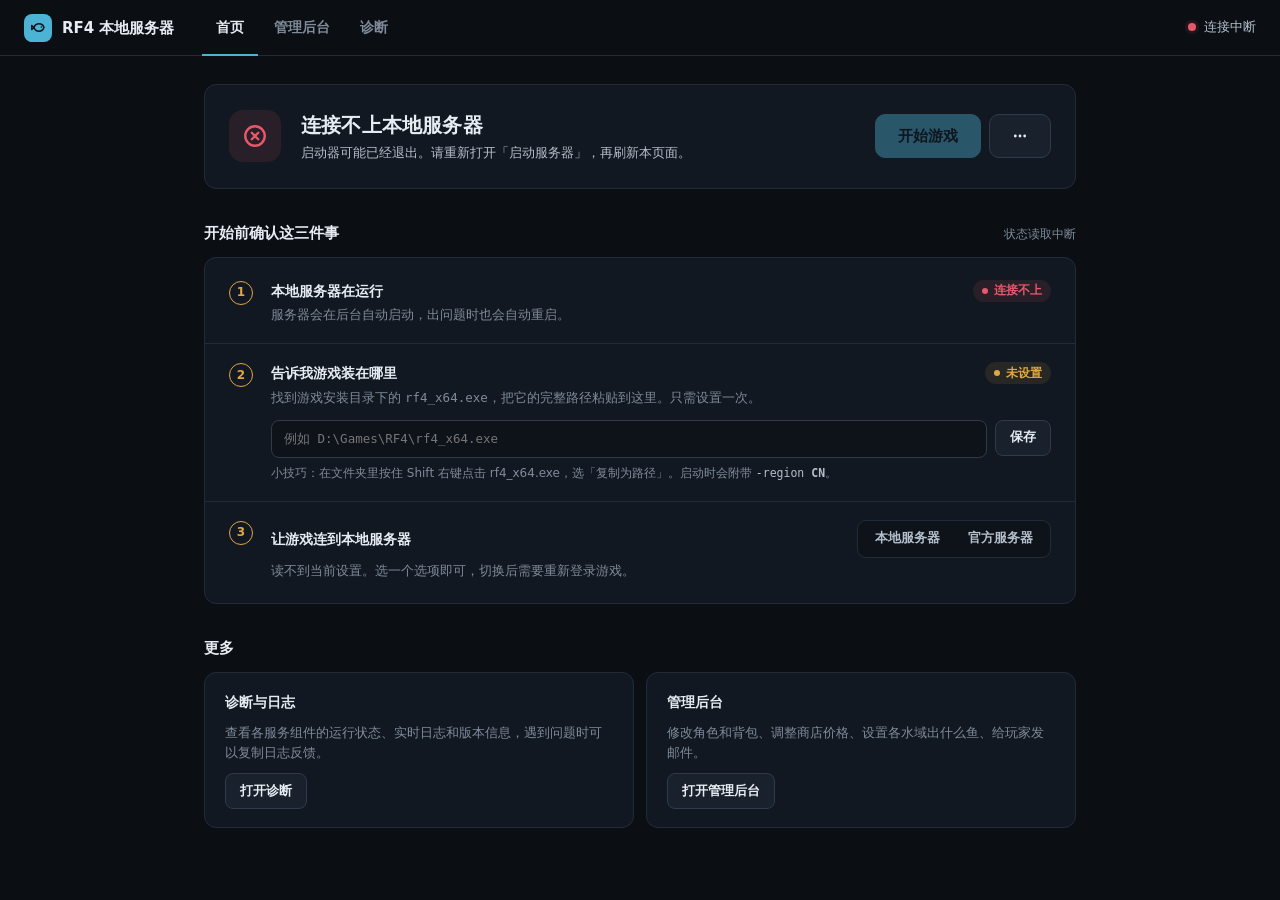
==== cmd/launcher/panel.html @ 635bfa06 "merge: 对齐上游 main 402a1d0（含 #560 拟饵门评审修复）" ====
<!DOCTYPE html>
<html lang="zh-CN">
<head>
<meta charset="utf-8">
<meta name="viewport" content="width=device-width, initial-scale=1">
<title>RF4 本地服务器</title>
<style>
:root{
  --bg:#0b0f14;--surface:#121821;--surface-2:#0e131a;--surface-3:#19212c;
  --line:#222c38;--line-strong:#2f3b4a;
  --text:#e7ecf2;--text-2:#b4bfcc;--muted:#7f8b9a;
  --accent:#4cb3d4;--accent-ink:#06131a;--accent-soft:#4cb3d41a;
  --ok:#3fbf7f;--ok-soft:#3fbf7f1a;--warn:#e0a743;--warn-soft:#e0a7431a;--bad:#e5596b;--bad-soft:#e5596b1a;
  --r:12px;--r-sm:8px;
  --mono:"Cascadia Mono",Consolas,"Microsoft YaHei",monospace;
}
*{box-sizing:border-box}
html,body{height:100%}
body{margin:0;overflow:hidden;background:var(--bg);color:var(--text);font:14px/1.6 "Segoe UI","Microsoft YaHei UI","Microsoft YaHei",system-ui,sans-serif;-webkit-font-smoothing:antialiased}
button,input{font:inherit;color:inherit}
button{cursor:pointer}
a{color:var(--accent)}
[hidden]{display:none!important}

/* 顶栏 */
.topbar{height:56px;display:flex;align-items:center;gap:28px;padding:0 24px;border-bottom:1px solid var(--line);background:var(--bg)}
.brand{display:flex;align-items:center;gap:10px;font-weight:650;font-size:15px;white-space:nowrap}
.brand-mark{width:28px;height:28px;border-radius:8px;display:grid;place-items:center;background:var(--accent);color:var(--accent-ink)}
.brand-mark svg{width:17px;height:17px}
.tabs{display:flex;gap:2px;align-self:stretch}
.tabs button{border:0;background:none;color:var(--muted);padding:0 14px;font-weight:600;border-bottom:2px solid transparent;margin-bottom:-1px}
.tabs button:hover{color:var(--text)}
.tabs button.on{color:var(--text);border-bottom-color:var(--accent)}
.health{margin-left:auto;display:flex;align-items:center;gap:8px;font-size:13px;color:var(--text-2);white-space:nowrap}
.dot{width:8px;height:8px;border-radius:50%;background:var(--muted);flex:none}
.dot.ok{background:var(--ok);box-shadow:0 0 0 3px var(--ok-soft)}
.dot.warn{background:var(--warn);box-shadow:0 0 0 3px var(--warn-soft)}
.dot.bad{background:var(--bad);box-shadow:0 0 0 3px var(--bad-soft)}

.main{height:calc(100vh - 56px)}
.view{display:none;height:100%}
.view.on{display:block}
.scroll{overflow:auto}
.page{max-width:920px;margin:0 auto;padding:28px 24px 56px}

/* 通用组件 */
.btn{display:inline-flex;align-items:center;justify-content:center;gap:6px;height:36px;padding:0 14px;border-radius:var(--r-sm);border:1px solid var(--line-strong);background:var(--surface-3);color:var(--text);font-weight:600;font-size:13px;text-decoration:none;white-space:nowrap;transition:background .15s,border-color .15s}
.btn:hover{border-color:#41505f;background:#1e2733}
.btn.pri{background:var(--accent);border-color:var(--accent);color:var(--accent-ink)}
.btn.pri:hover{background:#63c1df;border-color:#63c1df}
.btn.alt{background:transparent;border-color:var(--line-strong);color:var(--text-2)}
.btn.alt:hover{color:var(--text);background:var(--surface-3)}
.btn.ghost{background:transparent;border-color:transparent;color:var(--text-2)}
.btn.ghost:hover{background:var(--surface-3);color:var(--text)}
.btn.danger{color:#f08a97}
.btn.lg{height:44px;padding:0 22px;font-size:15px;border-radius:10px}
.btn.sm{height:30px;padding:0 10px;font-size:12px}
.btn:disabled{opacity:.4;cursor:not-allowed}
.card{background:var(--surface);border:1px solid var(--line);border-radius:var(--r)}
.section-title{display:flex;align-items:baseline;justify-content:space-between;gap:12px;margin:32px 0 12px}
.section-title h2{margin:0;font-size:15px;font-weight:650}
.section-title span{font-size:12px;color:var(--muted)}
.muted{color:var(--muted)}
.pill{display:inline-flex;align-items:center;gap:6px;height:22px;padding:0 9px;border-radius:999px;font-size:12px;font-weight:600;background:var(--surface-3);color:var(--text-2);white-space:nowrap}
.pill::before{content:"";width:6px;height:6px;border-radius:50%;background:currentColor}
.pill.ok{background:var(--ok-soft);color:var(--ok)}
.pill.warn{background:var(--warn-soft);color:var(--warn)}
.pill.bad{background:var(--bad-soft);color:var(--bad)}
.pill.idle{color:var(--muted)}
input[type=text]{width:100%;height:38px;padding:0 12px;border-radius:var(--r-sm);border:1px solid var(--line-strong);background:var(--surface-2);outline:none;font-family:var(--mono);font-size:12.5px}
input[type=text]:focus{border-color:var(--accent);box-shadow:0 0 0 3px var(--accent-soft)}
.notice{display:flex;gap:10px;align-items:flex-start;padding:12px 14px;border-radius:10px;font-size:13px;border:1px solid}
.notice.bad{background:var(--bad-soft);border-color:#e5596b44;color:#f3b3bb}
.notice.warn{background:var(--warn-soft);border-color:#e0a74344;color:#efd09a}
.notice.ok{background:var(--ok-soft);border-color:#3fbf7f44;color:#9fe0bf}
.notice.info{background:var(--accent-soft);border-color:#4cb3d444;color:#b5e0ee}
.notice .grow{flex:1;min-width:0;overflow-wrap:anywhere}

/* 更新提示 */
.update-banner{display:flex;align-items:center;gap:12px;flex-wrap:wrap;margin-bottom:20px;padding:12px 14px;border-radius:10px;border:1px solid #4cb3d455;background:var(--accent-soft);color:#cfeaf4;font-size:13px}
.update-banner.muted{border-color:var(--line);background:var(--surface);color:var(--text-2)}
.update-banner.warn{border-color:#e0a74366;background:var(--warn-soft);color:#efd09a}
.update-banner .update-actions{display:flex;gap:6px;margin-left:auto;flex-wrap:wrap}

/* 首页：状态主卡 */
.hero{display:flex;align-items:center;gap:20px;padding:24px}
.hero-icon{width:52px;height:52px;border-radius:14px;display:grid;place-items:center;flex:none;background:var(--surface-3);color:var(--muted)}
.hero-icon svg{width:26px;height:26px}
.hero[data-tone=ok] .hero-icon{background:var(--ok-soft);color:var(--ok)}
.hero[data-tone=warn] .hero-icon{background:var(--warn-soft);color:var(--warn)}
.hero[data-tone=bad] .hero-icon{background:var(--bad-soft);color:var(--bad)}
.hero[data-tone=busy] .hero-icon svg{animation:spin 1.2s linear infinite}
@keyframes spin{to{transform:rotate(360deg)}}
.hero-copy{flex:1;min-width:0}
.hero-copy h1{margin:0;font-size:20px;font-weight:650;letter-spacing:.01em}
.hero-copy p{margin:2px 0 0;color:var(--text-2);font-size:13px}
.hero-actions{display:flex;gap:8px;align-items:center;flex-wrap:wrap;justify-content:flex-end}
.menu{position:relative}
.menu-list{position:absolute;right:0;top:calc(100% + 6px);z-index:10;min-width:160px;padding:4px;background:var(--surface-3);border:1px solid var(--line-strong);border-radius:10px;box-shadow:0 12px 32px #0009}
.menu-list button{display:block;width:100%;text-align:left;border:0;background:none;padding:8px 10px;border-radius:6px;font-size:13px;color:var(--text)}
.menu-list button:hover{background:#26303d}
.menu-list button.danger{color:#f08a97}
.game-msg{margin-top:12px}

/* 首页：准备清单 */
.steps{padding:4px 0}
.step{display:grid;grid-template-columns:28px minmax(0,1fr);gap:14px;padding:18px 24px;border-top:1px solid var(--line)}
.step:first-child{border-top:0}
.step-mark{width:24px;height:24px;border-radius:50%;display:grid;place-items:center;font-size:12px;font-weight:700;border:1.5px solid var(--line-strong);color:var(--muted);margin-top:1px}
.step.done .step-mark{background:var(--ok);border-color:var(--ok);color:#06150d}
.step.todo .step-mark{border-color:var(--warn);color:var(--warn)}
.step-mark svg{width:13px;height:13px}
.step-head{display:flex;align-items:center;justify-content:space-between;gap:12px;flex-wrap:wrap}
.step-head b{font-size:14px;font-weight:600}
.step-desc{margin:3px 0 0;font-size:12.5px;color:var(--muted)}
.step-body{margin-top:12px}
.path-row{display:flex;gap:8px}
.path-hint{margin-top:6px;font-size:12px;color:var(--muted)}
.path-hint code{font-family:var(--mono);font-size:11.5px;color:var(--text-2)}
.seg{display:inline-flex;padding:3px;border-radius:9px;background:var(--surface-2);border:1px solid var(--line)}
.seg button{border:0;background:none;color:var(--text-2);height:30px;padding:0 14px;border-radius:6px;font-size:13px;font-weight:600}
.seg button:hover{color:var(--text)}
.seg button.on{background:var(--surface-3);color:var(--text);box-shadow:0 0 0 1px var(--line-strong)}
.seg button:disabled{opacity:.5;cursor:wait}

/* 首页：其它入口 */
.tiles{display:grid;grid-template-columns:repeat(2,minmax(0,1fr));gap:12px}
.tile{display:flex;flex-direction:column;gap:10px;padding:18px 20px}
.tile-head{display:flex;align-items:center;justify-content:space-between;gap:10px}
.tile-head b{font-size:14px;font-weight:600}
.tile p{margin:0;font-size:12.5px;color:var(--muted);flex:1}
.tile .row{display:flex;gap:8px;flex-wrap:wrap}

/* 诊断页 */
.svc-table{width:100%;border-collapse:collapse;font-size:13px}
.svc-table th{text-align:left;font-weight:600;font-size:12px;color:var(--muted);padding:10px 16px;border-bottom:1px solid var(--line)}
.svc-table td{padding:12px 16px;border-bottom:1px solid var(--line);vertical-align:middle}
.svc-table tr:last-child td{border-bottom:0}
.svc-name b{display:block;font-weight:600}
.svc-name code{font-family:var(--mono);font-size:11.5px;color:var(--muted)}
.svc-meta{font-size:12px;color:var(--text-2);white-space:nowrap}
.svc-ops{display:flex;gap:4px;justify-content:flex-end}
.svc-warn{margin-top:6px;font-size:12px;color:var(--warn)}
.build{font-family:var(--mono);font-size:11.5px;color:var(--muted);word-break:break-all}

.logbox{overflow:hidden}
.log-toolbar{display:flex;align-items:center;gap:10px;flex-wrap:wrap;padding:10px 12px;border-bottom:1px solid var(--line)}
.log-toolbar .seg button{height:26px;font-size:12px;padding:0 12px}
.check{display:inline-flex;align-items:center;gap:6px;font-size:12.5px;color:var(--text-2);cursor:pointer;user-select:none}
.check input{accent-color:var(--accent)}
.log-toolbar .spacer{flex:1}
.logs{height:420px}
.log{display:none;height:100%;overflow:auto;padding:8px 0;font:12px/1.65 var(--mono)}
.log.on{display:block}
.log .ln{display:grid;grid-template-columns:62px 44px minmax(0,1fr);gap:8px;padding:1px 14px}
.log .ln:hover{background:var(--surface-3)}
.log .t{color:var(--muted)}
.log .lv{font-size:10.5px;font-weight:700;letter-spacing:.04em;color:var(--muted)}
.log .lv.INFO{color:#6f9fb8}.log .lv.WARN{color:var(--warn)}.log .lv.ERROR{color:var(--bad)}.log .lv.DEBUG{color:#6c7684}
.log .m{color:var(--text-2);overflow-wrap:anywhere}
.log .m .kv{color:var(--muted)}
.log .ln.WARN .m{color:#efd09a}.log .ln.ERROR .m{color:#f3b3bb}
.log.only-issues .ln:not(.WARN):not(.ERROR){display:none}
.log-empty{padding:40px 16px;text-align:center;color:var(--muted);font-family:inherit}

.version-card{display:flex;align-items:center;gap:24px;flex-wrap:wrap;padding:18px 20px}
.version-main{flex:1;min-width:240px}
.version-values{display:flex;gap:28px;flex-wrap:wrap;margin-top:6px}
.version-value span{display:block;font-size:12px;color:var(--muted)}
.version-value strong{display:block;font:600 14px/1.5 var(--mono);color:var(--text)}
.version-connection{display:inline-flex;align-items:center;gap:6px;font-size:12px;color:var(--muted)}
.version-connection i{width:7px;height:7px;border-radius:50%;background:var(--muted)}
.version-connection.connected{color:var(--ok)}.version-connection.connected i{background:var(--ok)}
.version-connection.checking{color:var(--warn)}.version-connection.checking i{background:var(--warn)}
.version-connection.error{color:var(--bad)}.version-connection.error i{background:var(--bad)}
.version-note{margin-top:8px;font-size:12.5px;color:var(--muted)}
.version-note.error{color:#f3b3bb}
.version-links{display:flex;gap:8px;flex-wrap:wrap}

/* 管理后台 */
.admin-view{position:relative}
.frame{display:none;width:100%;height:100%;border:0;background:var(--bg)}
.frame.on{display:block}
.admin-gate{position:absolute;inset:0;display:grid;place-items:center;padding:24px}
.admin-gate.hidden{display:none}
.gate-card{width:min(440px,100%);padding:32px;text-align:center}
.gate-card h2{margin:0 0 6px;font-size:18px;font-weight:650}
.gate-card p{margin:0 0 20px;color:var(--muted);font-size:13px}

#updateToast{position:fixed;right:20px;bottom:20px;z-index:50;max-width:360px;padding:12px 16px;border-radius:10px;background:var(--surface-3);border:1px solid var(--line-strong);box-shadow:0 12px 32px #0009;font-size:13px;opacity:0;transform:translateY(8px);transition:.2s;pointer-events:none}
#updateToast.on{opacity:1;transform:none}
#updateToast.warn{border-color:#e0a74366}

::-webkit-scrollbar{width:10px;height:10px}
::-webkit-scrollbar-thumb{background:#2a3441;border-radius:10px;border:2px solid var(--bg)}
::-webkit-scrollbar-track{background:transparent}
:focus-visible{outline:2px solid var(--accent);outline-offset:2px}

@media(max-width:760px){
  .topbar{gap:12px;padding:0 16px}
  .brand span{display:none}
  .tabs button{padding:0 10px}
  .health span{display:none}
  .page{padding:20px 16px 40px}
  .hero{flex-wrap:wrap;padding:20px}
  .hero-actions{width:100%;justify-content:stretch}
  .hero-actions .btn.lg{flex:1}
  .step{padding:16px}
  .tiles{grid-template-columns:1fr}
  .path-row{flex-direction:column}
  .svc-table .hide-sm{display:none}
  .svc-table td,.svc-table th{padding:10px 12px}
}
</style>
</head>
<body>
<header class="topbar">
  <div class="brand">
    <div class="brand-mark"><svg viewBox="0 0 24 24" fill="none" stroke="currentColor" stroke-width="2.2" stroke-linecap="round" stroke-linejoin="round"><path d="M5.5 12c1.3-3.2 4.2-5.2 7.3-5.2 3.4 0 5.9 2.3 6.9 5.2-1 2.9-3.5 5.2-6.9 5.2-3.1 0-6-2-7.3-5.2Z"/><path d="M5.5 12 2.5 9.2v5.6L5.5 12Z"/><path d="M16 11.2v.01"/></svg></div>
    <span>RF4 本地服务器</span>
  </div>
  <nav class="tabs" role="tablist" aria-label="页面">
    <button id="tab-control" class="on" role="tab" aria-selected="true" onclick="showView('control')">首页</button>
    <button id="tab-admin" role="tab" aria-selected="false" onclick="showView('admin')">管理后台</button>
    <button id="tab-diag" role="tab" aria-selected="false" onclick="showView('diag')">诊断</button>
  </nav>
  <div class="health" title="服务器状态"><i class="dot" id="dot"></i><span id="healthText">正在连接…</span></div>
</header>

<main class="main">
  <!-- 首页：只回答「现在能不能玩、还差什么」 -->
  <section id="view-control" class="view scroll on" role="tabpanel">
    <div class="page">
      <div class="update-banner" id="updateBanner" hidden>
        <span id="updateText"></span>
        <span class="update-actions">
          <a class="btn pri sm" id="updateMirror" target="_blank" rel="noreferrer" hidden>加速下载</a>
          <a class="btn sm" id="updateDownload" target="_blank" rel="noreferrer" hidden>官方下载</a>
          <a class="btn sm" id="updatePreview" target="_blank" rel="noreferrer" hidden>最新预览版</a>
          <a class="btn ghost sm" id="updateNotes" target="_blank" rel="noreferrer" hidden>看看更新了什么</a>
          <button class="btn ghost sm" id="updateDismissBtn" onclick="dismissUpdate()">跳过这个版本</button>
        </span>
      </div>

      <div class="card">
        <div class="hero" id="hero" data-tone="busy">
          <div class="hero-icon" id="heroIcon"></div>
          <div class="hero-copy">
            <h1 id="heroTitle">正在连接本地服务器…</h1>
            <p id="heroText">稍等片刻，状态会自动刷新。</p>
          </div>
          <div class="hero-actions">
            <button class="btn pri lg" id="heroPrimary" onclick="heroPrimary()" disabled>开始游戏</button>
            <div class="menu">
              <button class="btn lg" id="serverMenuBtn" aria-haspopup="true" aria-expanded="false" onclick="toggleMenu(event)" title="服务器操作">
                <svg width="16" height="16" viewBox="0 0 24 24" fill="none" stroke="currentColor" stroke-width="2.2" stroke-linecap="round"><circle cx="5" cy="12" r="1"/><circle cx="12" cy="12" r="1"/><circle cx="19" cy="12" r="1"/></svg>
              </button>
              <div class="menu-list" id="serverMenu" hidden>
                <button onclick="act('start','')">启动服务器</button>
                <button onclick="act('restart','')">重启服务器</button>
                <button class="danger" onclick="act('stop','')">停止服务器</button>
              </div>
            </div>
          </div>
        </div>
      </div>
      <div class="notice bad game-msg" id="lastError" hidden></div>
      <div class="game-msg" id="gameNotice" hidden></div>

      <div class="section-title"><h2>开始前确认这三件事</h2><span id="stepsSummary"></span></div>
      <div class="card steps">
        <div class="step" id="stepServer">
          <div class="step-mark">1</div>
          <div>
            <div class="step-head"><b>本地服务器在运行</b><span class="pill idle" id="stepServerState">检查中</span></div>
            <p class="step-desc" id="stepServerDesc">服务器会在后台自动启动，出问题时也会自动重启。</p>
          </div>
        </div>
        <div class="step" id="stepGame">
          <div class="step-mark">2</div>
          <div>
            <div class="step-head"><b>告诉我游戏装在哪里</b><span class="pill idle" id="stepGameState">未设置</span></div>
            <p class="step-desc">找到游戏安装目录下的 <code>rf4_x64.exe</code>，把它的完整路径粘贴到这里。只需设置一次。</p>
            <div class="step-body">
              <div class="path-row">
                <input id="gamePath" type="text" spellcheck="false" placeholder="例如 D:\Games\RF4\rf4_x64.exe" oninput="markGamePathDirty()" onkeydown="if(event.key==='Enter') saveGamePath()">
                <button class="btn" id="gameSaveBtn" onclick="saveGamePath()">保存</button>
              </div>
              <div class="path-hint">小技巧：在文件夹里按住 Shift 右键点击 rf4_x64.exe，选「复制为路径」。启动时会附带 <code>-region <b id="gameRegion">CN</b></code>。</div>
            </div>
          </div>
        </div>
        <div class="step" id="stepHosts">
          <div class="step-mark">3</div>
          <div>
            <div class="step-head">
              <b>让游戏连到本地服务器</b>
              <div class="seg" role="radiogroup" aria-label="游戏连接到">
                <button id="hostsLocalBtn" role="radio" onclick="setHosts('local')">本地服务器</button>
                <button id="hostsOfficialBtn" role="radio" onclick="setHosts('official')">官方服务器</button>
              </div>
            </div>
            <p class="step-desc" id="hostsDesc">选「本地服务器」后，游戏登录时会连到这台电脑；想回官方服务器玩，切回来即可。切换后需要重新登录游戏。</p>
          </div>
        </div>
      </div>

      <div class="section-title"><h2>更多</h2></div>
      <div class="tiles">
        <div class="card tile">
          <div class="tile-head"><b>诊断与日志</b></div>
          <p>查看各服务组件的运行状态、实时日志和版本信息，遇到问题时可以复制日志反馈。</p>
          <div class="row"><button class="btn" onclick="showView('diag')">打开诊断</button></div>
        </div>
        <div class="card tile">
          <div class="tile-head"><b>管理后台</b></div>
          <p>修改角色和背包、调整商店价格、设置各水域出什么鱼、给玩家发邮件。</p>
          <div class="row"><button class="btn" onclick="showView('admin')">打开管理后台</button></div>
        </div>
      </div>
    </div>
  </section>

  <!-- 管理后台 -->
  <section id="view-admin" class="view admin-view" role="tabpanel">
    <div class="admin-gate" id="adminGate">
      <div class="card gate-card">
        <h2 id="gateTitle">管理后台准备中</h2>
        <p id="gateText">正在读取状态…</p>
        <button id="gateStart" class="btn pri" onclick="retryAdmin()" disabled>重试</button>
      </div>
    </div>
    <iframe id="adminFrame" class="frame" title="管理后台" src="about:blank"></iframe>
  </section>

  <!-- 诊断：给排查问题和反馈 bug 用 -->
  <section id="view-diag" class="view scroll" role="tabpanel">
    <div class="page">
      <div class="section-title" style="margin-top:0"><h2>服务组件</h2><span>服务器由下面几个程序组成，通常不需要单独操作</span></div>
      <div class="card"><table class="svc-table"><thead><tr><th>组件</th><th>状态</th><th class="hide-sm">已运行</th><th class="hide-sm">自动重启</th><th></th></tr></thead><tbody id="cards"></tbody></table></div>

      <div class="section-title"><h2>运行日志</h2><span>遇到问题反馈时，请附上这里的内容</span></div>
      <div class="card logbox">
        <div class="log-toolbar">
          <div class="seg" id="logTabs"></div>
          <label class="check"><input type="checkbox" id="onlyIssues" onchange="applyLogFilter()">只看警告和错误</label>
          <span class="spacer"></span>
          <button class="btn ghost sm" onclick="copyLog()">复制日志</button>
        </div>
        <div class="logs" id="logs"></div>
      </div>

      <div class="section-title"><h2>版本</h2></div>
      <div class="card version-card" id="versionCard">
        <div class="version-main">
          <span class="version-connection" id="versionConnection"><i></i><span id="versionConnectionText">等待检查</span></span>
          <div class="version-values">
            <div class="version-value"><span>正在运行</span><strong id="currentVersion">读取中…</strong></div>
            <div class="version-value"><span>最新发布</span><strong id="latestVersion">读取中…</strong></div>
          </div>
          <div class="version-note" id="versionNote">正在读取版本信息…</div>
        </div>
        <div class="version-links">
          <a class="btn" href="https://gh-proxy.com/https://github.com/OpenFisherCommunity/rf4_server_simulator/releases" target="_blank" rel="noreferrer">发布页（国内加速）</a>
          <a class="btn alt" href="https://github.com/OpenFisherCommunity/rf4_server_simulator/releases" target="_blank" rel="noreferrer">GitHub 发布页</a>
        </div>
      </div>
    </div>
  </section>
</main>

<script>
const NAMES = ["gameserver","gateway"];
const SERVICE_LABELS = {gameserver:"游戏逻辑", gateway:"登录与连接"};
const SERVICE_DESC = {gameserver:"钓鱼、背包、任务等玩法都在这里计算", gateway:"处理游戏登录，把游戏连接转给游戏逻辑"};
const logState = {};
let logsReady = false;
let lastStatus = null;
let gamePathDirty = false;
let activeLog = NAMES[0];
let currentView = viewFromHash();

const ICONS = {
  ok:'<svg viewBox="0 0 24 24" fill="none" stroke="currentColor" stroke-width="2.2" stroke-linecap="round" stroke-linejoin="round"><path d="M20 6 9 17l-5-5"/></svg>',
  busy:'<svg viewBox="0 0 24 24" fill="none" stroke="currentColor" stroke-width="2.2" stroke-linecap="round"><path d="M21 12a9 9 0 1 1-6.2-8.6"/></svg>',
  warn:'<svg viewBox="0 0 24 24" fill="none" stroke="currentColor" stroke-width="2.2" stroke-linecap="round" stroke-linejoin="round"><path d="M12 9v4M12 17h.01"/><path d="M10.3 3.9 1.8 18a2 2 0 0 0 1.7 3h17a2 2 0 0 0 1.7-3L13.7 3.9a2 2 0 0 0-3.4 0Z"/></svg>',
  bad:'<svg viewBox="0 0 24 24" fill="none" stroke="currentColor" stroke-width="2.2" stroke-linecap="round"><circle cx="12" cy="12" r="9"/><path d="M15 9l-6 6M9 9l6 6"/></svg>',
  stop:'<svg viewBox="0 0 24 24" fill="none" stroke="currentColor" stroke-width="2.2" stroke-linecap="round" stroke-linejoin="round"><rect x="6" y="6" width="12" height="12" rx="2"/></svg>',
  check:'<svg viewBox="0 0 24 24" fill="none" stroke="currentColor" stroke-width="3" stroke-linecap="round" stroke-linejoin="round"><path d="M20 6 9 17l-5-5"/></svg>'
};

function viewFromHash(){
  if(location.hash === "#admin") return "admin";
  if(location.hash === "#diag" || location.hash === "#logs") return "diag";
  return "control";
}

function showView(name, updateHash=true){
  if(!["admin","diag"].includes(name)) name = "control";
  currentView = name;
  for(const v of ["control","admin","diag"]){
    document.getElementById("view-"+v).classList.toggle("on", v === name);
    const tab = document.getElementById("tab-"+v);
    tab.classList.toggle("on", v === name);
    tab.setAttribute("aria-selected", String(v === name));
  }
  if(updateHash){
    const hash = "#" + name;
    if(location.hash !== hash) history.replaceState(null, "", hash);
  }
  closeMenu();
  syncAdminFrame();
  if(name === "diag" && lastStatus) NAMES.forEach(pullLogs);
}

async function refresh(){
  try{
    const r = await fetch("/api/status", {cache:"no-store"});
    if (!r.ok) throw new Error("HTTP " + r.status);
    const st = await r.json();
    lastStatus = st;
    renderStatus(st);
    if(!logsReady){ renderLogs(); logsReady = true; }
    if(currentView === "diag") for(const n of NAMES) pullLogs(n);
    syncAdminFrame();
  }catch(e){
    lastStatus = null;
    renderOffline();
  }
}

// ---- 状态汇总：把多个进程折叠成「服务器」一个概念 ----
function serverState(st){
  const procs = (st && st.procs) || [];
  if(!st) return {tone:"bad", key:"offline"};
  if(!procs.length) return {tone:"busy", key:"init"};
  const states = procs.map(p => p.state);
  if(states.every(s => s === "running")) return {tone:"ok", key:"running", procs};
  if(states.some(s => s === "failed")) return {tone:"bad", key:"failed", procs};
  if(states.some(s => s === "starting" || s === "backoff")) return {tone:"busy", key:"starting", procs};
  if(states.every(s => s === "stopped")) return {tone:"idle", key:"stopped", procs};
  return {tone:"warn", key:"partial", procs};
}

function humanUptime(s){
  s = Math.floor(s || 0);
  if(s < 60) return "刚刚启动";
  if(s < 3600) return Math.floor(s/60) + " 分钟";
  if(s < 86400) return Math.floor(s/3600) + " 小时 " + Math.floor(s%3600/60) + " 分";
  return Math.floor(s/86400) + " 天 " + Math.floor(s%86400/3600) + " 小时";
}

function renderStatus(st){
  renderVersionCard(st);
  renderUpdate(st.update);
  renderGameConfig(st);
  renderHosts(st);
  renderHero(st);
  renderServices(st);
  renderSteps(st);
  const err = document.getElementById("lastError");
  if(st.last_error){ err.hidden = false; err.innerHTML = '<span class="grow"></span><button class="btn ghost sm" onclick="showView(\'diag\')">查看日志</button>'; err.querySelector(".grow").textContent = "最近一次出错：" + st.last_error; }
  else err.hidden = true;
}

function renderHero(st){
  const s = serverState(st);
  const hero = document.getElementById("hero");
  const title = document.getElementById("heroTitle");
  const text = document.getElementById("heroText");
  const primary = document.getElementById("heroPrimary");
  const hasPath = !!document.getElementById("gamePath").value.trim();
  const local = st && st.hosts === "local";
  const tone = s.tone === "idle" ? "" : s.tone;
  hero.dataset.tone = tone || "idle";
  document.getElementById("heroIcon").innerHTML = s.key === "stopped" ? ICONS.stop : ICONS[s.tone] || ICONS.busy;
  primary.dataset.mode = "play";
  if(s.key === "running"){
    const up = Math.min(...s.procs.map(p => p.uptime_s || 0));
    title.textContent = "服务器运行中";
    text.textContent = !hasPath ? "还差一步：在下方填写游戏位置，就能从这里直接开始游戏。"
      : !local ? "游戏目前会连到官方服务器。想玩本地服务器，请在下方第 3 步切换。"
      : "一切就绪，可以开始游戏了。已稳定运行 " + humanUptime(up) + "。";
    primary.textContent = "开始游戏";
    primary.disabled = !hasPath || primary.dataset.busy === "1";
  }else if(s.key === "init"){
    title.textContent = "首次启动，正在准备数据";
    text.textContent = "正在导入游戏资料并初始化存档，通常不超过一分钟。";
    primary.textContent = "开始游戏"; primary.disabled = true;
  }else if(s.key === "starting"){
    title.textContent = "服务器正在启动";
    text.textContent = "稍等几秒，准备好后这里会变成绿色。";
    primary.textContent = "开始游戏"; primary.disabled = true;
  }else if(s.key === "stopped"){
    title.textContent = "服务器已停止";
    text.textContent = "启动后才能进入游戏。";
    primary.textContent = "启动服务器"; primary.dataset.mode = "start"; primary.disabled = false;
  }else if(s.key === "failed" || s.key === "partial"){
    const bad = s.procs.filter(p => p.state !== "running").map(p => SERVICE_LABELS[p.name] || p.name);
    title.textContent = "服务器有部分功能没有运行";
    text.textContent = "「" + bad.join("」「") + "」没有正常运行。可以先试试重启；如果反复出现，请到「诊断」查看日志。";
    primary.textContent = "重启服务器"; primary.dataset.mode = "restart"; primary.disabled = false;
  }else{
    title.textContent = "连接不上本地服务器";
    text.textContent = "启动器可能已经退出。请重新打开「启动服务器」，再刷新本页面。";
    primary.textContent = "开始游戏"; primary.disabled = true;
  }
}

function heroPrimary(){
  const mode = document.getElementById("heroPrimary").dataset.mode;
  if(mode === "start") return act("start", "");
  if(mode === "restart") return act("restart", "");
  return launchGame();
}

function renderSteps(st){
  const s = serverState(st);
  const set = (id, done, pillText, pillTone) => {
    const step = document.getElementById(id);
    step.classList.toggle("done", done);
    step.classList.toggle("todo", !done);
    const n = {stepServer:"1", stepGame:"2", stepHosts:"3"}[id];
    step.querySelector(".step-mark").innerHTML = done ? ICONS.check : n;
    if(pillText !== undefined){
      const pill = document.getElementById(id + "State");
      pill.textContent = pillText;
      pill.className = "pill " + pillTone;
    }
  };
  const serverPill = {running:["运行中","ok"], init:["准备中","warn"], starting:["启动中","warn"], stopped:["已停止","idle"], failed:["异常","bad"], partial:["部分运行","warn"], offline:["连接不上","bad"]}[s.key];
  set("stepServer", s.key === "running", serverPill[0], serverPill[1]);
  const hasPath = !!((st && st.game_path) || document.getElementById("gamePath").value || "").trim();
  set("stepGame", hasPath, hasPath ? "已设置" : "未设置", hasPath ? "ok" : "warn");
  const hostsDone = !!(st && st.hosts === "local");
  set("stepHosts", hostsDone);
  const done = [s.key === "running", hasPath, hostsDone].filter(Boolean).length;
  document.getElementById("stepsSummary").textContent = st ? (done === 3 ? "全部完成" : `已完成 ${done}/3`) : "状态读取中断";
}

function renderServices(st){
  const tbody = document.getElementById("cards");
  if (!st) { tbody.innerHTML = '<tr><td colspan="5" class="muted">连接中断，暂时无法读取服务状态。</td></tr>'; return; }
  const procs = st.procs || [];
  if(!procs.length){
    tbody.innerHTML = '<tr><td colspan="5" class="muted">首次启动，正在导入数据库和游戏资料，请稍候…</td></tr>';
    return;
  }
  const rows = procs.map(p => {
    const [label, tone] = procLabel(p.state);
    return `<tr><td class="svc-name"><b>${SERVICE_LABELS[p.name] || p.name}</b><code>${p.name}</code>
        <div class="build" title="进程自报的构建版本">版本 ${esc(buildText(p))}${p.pid ? " · PID " + p.pid : ""}</div>
        ${p.exe_changed ? `<div class="svc-warn">磁盘上的程序文件已更新，重启这个组件后才会用上新版本。</div>` : ""}</td>
      <td><span class="pill ${tone}">${label}</span></td>
      <td class="svc-meta hide-sm">${p.state === "running" ? humanUptime(p.uptime_s) : "—"}</td>
      <td class="svc-meta hide-sm">${p.restarts || 0} 次</td>
      <td><div class="svc-ops">${opsButtons(p.name, p.state)}</div></td></tr>`;
  });
  tbody.innerHTML = rows.join("");
}

function procLabel(state){
  return {running:["运行中","ok"], starting:["启动中","warn"], backoff:["等待重启","warn"], stopped:["已停止","idle"], failed:["失败","bad"]}[state] || [state || "未知","idle"];
}

function opsButtons(name, state){
  const running = state === "running" || state === "starting" || state === "backoff";
  return running
    ? `<button class="btn ghost sm" onclick="act('restart','${name}')">重启</button><button class="btn ghost sm danger" onclick="act('stop','${name}')">停止</button>`
    : `<button class="btn sm" onclick="act('start','${name}')">启动</button>`;
}

function openAdmin(page){
  const frame = document.getElementById("adminFrame");
  showView("admin");
  if(page && frame.dataset.loaded === "1"){
    try{ frame.contentWindow.location.hash = "#" + page; }catch(e){}
  }else if(page){
    frame.dataset.page = page;
  }
}

// buildText 渲染子进程通过 /metrics 自报的构建身份。
// 读不到时明确写「未知」——「读不到」本身就是要暴露的信息，
// 不能反过来显示成「版本正常」。
function buildText(p){
  const b = p.running_build;
  if(!b || !b.version) return "未知";
  const src = b.source && b.source !== "unknown" ? " · " + shortSource(b.source) : "";
  return b.version + src;
}

// shortSource 把检出目录压成最后两段，避免面板被长路径撑破。
function shortSource(path){
  const parts = String(path).split(/[\\/]+/).filter(Boolean);
  return parts.slice(-2).join("/") || String(path);
}

function esc(s){
  return String(s ?? "").replace(/[&<>"']/g, c => ({"&":"&amp;","<":"&lt;",">":"&gt;",'"':"&quot;","'":"&#39;"}[c]));
}

// ---- 版本信息（只读，不参与本地服务操作）----
function formatVersionTime(value){
  if(!value) return "";
  const d = new Date(value);
  return Number.isNaN(d.getTime()) ? value : d.toLocaleString("zh-CN", {hour12:false});
}

function renderVersionCard(st){
  const currentEl = document.getElementById("currentVersion");
  const latestEl = document.getElementById("latestVersion");
  const connection = document.getElementById("versionConnection");
  const connectionText = document.getElementById("versionConnectionText");
  const note = document.getElementById("versionNote");
  if(!currentEl || !latestEl || !connection || !connectionText || !note) return;

  const offline = !st;
  const u = st && st.update;
  const health = st && st.update_status;
  const current = (st && st.current_version) || "未知";
  const latest = (u && u.latest_version) || "";
  note.removeAttribute("title");
  currentEl.textContent = current;
  currentEl.title = current;
  latestEl.textContent = latest || "读取中…";
  latestEl.title = latest;

  let mode = "waiting";
  let label = "等待检查";
  let noteText = "启动后会在后台检查新版本，不影响正常使用。";
  let noteClass = "";

  if(offline){
    mode = "error";
    label = "连接中断";
    noteText = "暂时读不到版本信息。";
  }else if(health && health.checking){
    mode = "checking";
    label = "正在检查更新";
    noteText = "正在连接更新服务器…";
  }else if(health && health.connected){
    mode = "connected";
    if(u && u.available){
      const channel = u.channel === "preview" ? "预览版" : "正式版";
      label = "有新版本";
      noteText = `有新的${channel}可以下载；当前版本也可以继续使用。`;
    }else{
      label = "已是最新";
      noteText = u ? "你正在使用最新版本。" : "更新服务已连接。";
    }
    if(health.checked_at) noteText += ` 检查于 ${formatVersionTime(health.checked_at)}`;
  }else if(health && health.error){
    mode = "error";
    label = "检查更新失败";
    noteText = latest
      ? "暂时连不上更新服务器，显示的是上次检查到的版本。稍后会自动重试。"
      : "暂时连不上更新服务器，稍后会自动重试。不影响正常使用。";
    note.title = health.error;
    noteClass = "error";
  }else if(u){
    // 兼容旧版 /api/status：只有 update 结果、没有检测健康状态时按已连接处理。
    mode = "connected";
    label = u.available ? "有新版本" : "已是最新";
    noteText = u.available ? "有新版本可以下载。" : "你正在使用最新版本。";
  }

  if(!latest) latestEl.textContent = mode === "connected" ? "暂无" : mode === "error" ? "获取失败" : "读取中…";
  connection.className = "version-connection " + mode;
  connectionText.textContent = label;
  note.className = "version-note " + noteClass;
  note.textContent = noteText;
}

// ---- 版本更新提示（数据来自 /api/status.update，由 launcher 后台检测）----
let updatePopped = false;

function renderUpdate(u){
  const el = document.getElementById("updateBanner");
  if(!u || !u.available){ el.hidden = true; return; }
  el.hidden = false;
  el.classList.toggle("muted", u.channel === "preview" && !u.forced);
  el.classList.toggle("warn", !!u.forced);
  document.getElementById("updateText").textContent = u.forced
    ? `当前版本过旧，建议尽快升级到 ${u.latest_version}`
    : `新版本 ${u.latest_version} 可以下载了`;
  const safe = v => typeof v === "string" && (v.startsWith("https://github.com/") || v.startsWith("https://gh-proxy.com/https://github.com/")) ? v : "";
  const setLink = (id, url, label) => {
    const a = document.getElementById(id);
    if(!a) return;
    if(safe(url)){ a.href = url; if(label) a.textContent = label; a.hidden = false; } else { a.removeAttribute("href"); a.hidden = true; }
  };
  setLink("updateMirror", u.download_mirror_url, "下载（国内加速）");
  setLink("updateDownload", u.download_url, "从 GitHub 下载");
  // preview 用户自身就在 preview 通道，不重复给"最新预览版"入口。
  setLink("updatePreview", u.channel === "preview" ? "" : u.preview_download_mirror,
    u.preview_version ? `抢先体验预览版` : "最新预览版");
  setLink("updateNotes", u.notes_url);
  document.getElementById("updateDismissBtn").hidden = !!u.forced;
  if(!updatePopped){
    updatePopped = true;
    showUpdateToast(u.forced
      ? `当前版本过旧，建议尽快升级到 ${u.latest_version}`
      : `新版本 ${u.latest_version} 可以下载了`);
  }
}

function showUpdateToast(text){
  let t = document.getElementById("updateToast");
  if(!t){
    t = document.createElement("div");
    t.id = "updateToast";
    document.body.appendChild(t);
  }
  const st = lastStatus && lastStatus.update;
  t.classList.toggle("warn", !!(st && st.forced));
  t.textContent = text;
  t.classList.add("on");
  clearTimeout(t._timer);
  t._timer = setTimeout(() => t.classList.remove("on"), 8000);
}

async function dismissUpdate(){
  const st = lastStatus && lastStatus.update;
  if(!st || !st.latest_version) return;
  try{
    const r = await fetch("/api/update/dismiss", {
      method:"POST",
      headers:{"Content-Type":"application/json"},
      body:JSON.stringify({version:st.latest_version})
    });
    if(!r.ok) throw new Error(await readAPIError(r, "操作失败"));
    await refresh();
  }catch(e){
    setGameNotice(e.message || String(e), "bad");
  }
}

// ---- 游戏连接（hosts 解析）----
function renderHosts(st){
  const mode = (st && st.hosts) || "unknown";
  const lb = document.getElementById("hostsLocalBtn"), ob = document.getElementById("hostsOfficialBtn");
  lb.classList.toggle("on", mode === "local");
  ob.classList.toggle("on", mode === "official");
  lb.setAttribute("aria-checked", String(mode === "local"));
  ob.setAttribute("aria-checked", String(mode === "official"));
  const desc = document.getElementById("hostsDesc");
  desc.textContent = mode === "local"
    ? "已设置好：游戏登录时会连到这台电脑上的服务器。想回官方服务器玩，切回来并重新登录游戏即可。"
    : mode === "official"
    ? "现在游戏会连到官方服务器。选「本地服务器」后，重新登录游戏即可连到这台电脑。"
    : "读不到当前设置。选一个选项即可，切换后需要重新登录游戏。";
}

async function setHosts(mode){
  const btns = [document.getElementById("hostsLocalBtn"), document.getElementById("hostsOfficialBtn")];
  btns.forEach(b => b.disabled = true);
  try{
    const r = await fetch(`/api/hosts?mode=${mode}`, {method:"POST"});
    if(!r.ok) throw new Error(await readAPIError(r, "切换失败"));
    await refresh();
  }catch(e){
    setGameNotice("切换游戏连接失败：" + (e.message || String(e)), "bad");
  }finally{
    btns.forEach(b => b.disabled = false);
  }
}

function renderOffline(){
  setHealth("bad", "连接中断");
  renderUpdate(null);
  renderHosts(null);
  renderHero(null);
  renderVersionCard(null);
  renderServices(null);
  renderSteps(null);
  syncAdminFrame();
}

function setHealth(tone, text){
  document.getElementById("dot").className = "dot " + tone;
  document.getElementById("healthText").textContent = text;
}

// ---- 游戏启动 ----
function renderGameConfig(st){
  const input = document.getElementById("gamePath");
  if(!gamePathDirty && document.activeElement !== input){
    input.value = st.game_path || "";
  }
  document.getElementById("gameRegion").textContent = st.game_region || "CN";
  const s = serverState(st);
  const map = {running:["ok","服务器运行中"], init:["warn","正在准备"], starting:["warn","正在启动"], stopped:["bad","服务器已停止"], failed:["bad","有组件异常"], partial:["warn","部分运行"]};
  const [tone, text] = map[s.key] || ["bad","连接中断"];
  setHealth(tone, text);
}

function markGamePathDirty(){
  gamePathDirty = true;
  if(lastStatus) renderHero(lastStatus);
}

function setGameNotice(message, type=""){
  const el = document.getElementById("gameNotice");
  if(!message){ el.hidden = true; el.textContent = ""; return; }
  el.hidden = false;
  el.className = "notice game-msg " + (type || "info");
  el.textContent = message;
  clearTimeout(el._timer);
  if(type === "ok") el._timer = setTimeout(() => { el.hidden = true; }, 6000);
}

async function readAPIError(r, fallback){
  try{ return (await r.json()).error || fallback; }catch(e){ return fallback; }
}

async function saveGamePath(silent=false){
  const input = document.getElementById("gamePath");
  const path = input.value.trim().replace(/^"(.*)"$/, "$1");
  input.value = path;
  if(!path){
    setGameNotice("请先填写 rf4_x64.exe 的完整路径。", "bad");
    return false;
  }
  const saveBtn = document.getElementById("gameSaveBtn");
  saveBtn.disabled = true;
  try{
    const r = await fetch("/api/game/config", {
      method:"POST",
      headers:{"Content-Type":"application/json"},
      body:JSON.stringify({path})
    });
    if(!r.ok) throw new Error(await readAPIError(r, "保存失败"));
    const data = await r.json();
    input.value = data.path;
    document.getElementById("gameRegion").textContent = data.region || "CN";
    gamePathDirty = false;
    if(!silent) setGameNotice("已保存游戏位置。", "ok");
    await refresh();
    return true;
  }catch(e){
    setGameNotice(e.message || String(e), "bad");
    return false;
  }finally{
    saveBtn.disabled = false;
  }
}

async function launchGame(){
  const btn = document.getElementById("heroPrimary");
  btn.disabled = true;
  btn.dataset.busy = "1";
  btn.textContent = "正在启动游戏…";
  try{
    if(gamePathDirty && !(await saveGamePath(true))) return;
    const r = await fetch("/api/game/launch", {
      method:"POST",
      headers:{"Content-Type":"application/json"},
      body:"{}"
    });
    if(!r.ok) throw new Error(await readAPIError(r, "启动失败"));
    setGameNotice("游戏已启动，窗口出现可能需要几秒钟。", "ok");
  }catch(e){
    setGameNotice("没能启动游戏：" + (e.message || String(e)), "bad");
  }finally{
    btn.dataset.busy = "";
    if(lastStatus) renderHero(lastStatus);
  }
}

// ---- 管理后台 iframe ----
function syncAdminFrame(){
  const frame = document.getElementById("adminFrame");
  const gate = document.getElementById("adminGate");
  const title = document.getElementById("gateTitle");
  const text = document.getElementById("gateText");
  const start = document.getElementById("gateStart");
  const ready = !!(lastStatus && lastStatus.admin_ready);
  if(ready){
    gate.classList.add("hidden");
    frame.classList.add("on");
    if(frame.dataset.loaded !== "1"){
      frame.dataset.loaded = "1";
      frame.src = "/admin/" + (frame.dataset.page ? "#" + frame.dataset.page : "");
      frame.dataset.page = "";
    }
    return;
  }
  if(frame.dataset.loaded === "1"){
    frame.dataset.loaded = "0";
    frame.src = "about:blank";
  }
  gate.classList.remove("hidden");
  frame.classList.remove("on");
  start.textContent = "重试";
  if(!lastStatus){
    title.textContent = "正在连接";
    text.textContent = "连接上本地服务器后会自动打开管理后台。";
    start.disabled = true;
    return;
  }
  if(lastStatus.admin_error){
    title.textContent = "管理后台没能启动";
    text.textContent = lastStatus.admin_error;
    start.disabled = false;
    return;
  }
  title.textContent = "管理后台准备中";
  text.textContent = "存档初始化完成后会自动打开。";
  start.disabled = true;
}

async function retryAdmin(){
  const btn = document.getElementById("gateStart");
  btn.disabled = true;
  btn.textContent = "正在重试…";
  try{
    const r = await fetch("/api/admin/retry", {method:"POST"});
    if(!r.ok) throw new Error(await readAPIError(r, "初始化失败"));
    await refresh();
  }catch(e){
    document.getElementById("gateText").textContent = e.message || String(e);
  }finally{
    btn.textContent = "重试";
    syncAdminFrame();
  }
}

// ---- 日志：结构化显示 slog 文本行 ----
function renderLogs(){
  document.getElementById("logTabs").innerHTML = NAMES.map(n =>
    `<button data-log="${n}" class="${n === activeLog ? "on" : ""}" onclick="selectLog('${n}')">${SERVICE_LABELS[n]}</button>`).join("");
  document.getElementById("logs").innerHTML = NAMES.map(n =>
    `<div class="log ${n === activeLog ? "on" : ""}" id="log-${n}" data-raw=""><div class="log-empty">还没有日志</div></div>`).join("");
  NAMES.forEach(n => { logState[n] = {next:0, raw:[], el:document.getElementById("log-"+n)}; });
  applyLogFilter();
}

function selectLog(name){
  activeLog = name;
  document.querySelectorAll("#logTabs button").forEach(b => b.classList.toggle("on", b.dataset.log === name));
  document.querySelectorAll(".log").forEach(el => el.classList.toggle("on", el.id === "log-" + name));
  const el = logState[name] && logState[name].el;
  if(el) el.scrollTop = el.scrollHeight;
}

function applyLogFilter(){
  const only = document.getElementById("onlyIssues").checked;
  document.querySelectorAll(".log").forEach(el => el.classList.toggle("only-issues", only));
}

// 行格式：「HH:MM:SS time=... level=INFO msg="..." k=v」或「HH:MM:SS [name] 文本」
function parseLogLine(line){
  const m = /^(\d\d:\d\d:\d\d)\s+(.*)$/.exec(line);
  let time = "", rest = line;
  if(m){ time = m[1]; rest = m[2]; }
  const lv = /(?:^|\s)level=(\w+)/.exec(rest);
  if(!lv) return {time, level:"", msg:rest.replace(/^\[\w+\]\s*/, ""), kv:""};
  const level = lv[1].toUpperCase();
  const msgM = /(?:^|\s)msg=("(?:[^"\\]|\\.)*"|\S+)/.exec(rest);
  let msg = msgM ? msgM[1] : "";
  if(msg.startsWith('"')){ try{ msg = JSON.parse(msg); }catch(e){ msg = msg.slice(1,-1); } }
  let kv = rest;
  for(const cut of [/(?:^|\s)time=\S+/, /(?:^|\s)level=\w+/, /(?:^|\s)msg=("(?:[^"\\]|\\.)*"|\S+)/]) kv = kv.replace(cut, "");
  return {time, level, msg, kv:kv.trim()};
}

function logLineHTML(line){
  const p = parseLogLine(line);
  const lv = p.level === "WARNING" ? "WARN" : p.level;
  return `<div class="ln ${lv}"><span class="t">${esc(p.time)}</span><span class="lv ${lv}">${esc(lv)}</span><span class="m">${esc(p.msg)}${p.kv ? ` <span class="kv">${esc(p.kv)}</span>` : ""}</span></div>`;
}

async function pullLogs(name){
  const slot = logState[name];
  if(!slot) return;
  try{
    const r = await (await fetch(`/api/logs?name=${name}&since=${slot.next}`, {cache:"no-store"})).json();
    if(r.lines && r.lines.length){
      const el = slot.el;
      const atBottom = el.scrollHeight - el.scrollTop - el.clientHeight < 40;
      slot.raw = slot.raw.concat(r.lines).slice(-400);
      el.innerHTML = slot.raw.map(logLineHTML).join("");
      if(atBottom || slot.next === 0) el.scrollTop = el.scrollHeight;
    }
    slot.next = r.next || slot.next;
  }catch(e){}
}

async function copyLog(){
  const slot = logState[activeLog];
  const text = slot ? slot.raw.join("\n") : "";
  try{ await navigator.clipboard.writeText(text); setGameNotice("", ""); toastLite("已复制 " + SERVICE_LABELS[activeLog] + " 的日志"); }
  catch(e){ toastLite("复制失败，请手动选择日志文字复制"); }
}

function toastLite(text){
  let t = document.getElementById("updateToast");
  if(!t){ t = document.createElement("div"); t.id = "updateToast"; document.body.appendChild(t); }
  t.classList.remove("warn");
  t.textContent = text;
  t.classList.add("on");
  clearTimeout(t._timer);
  t._timer = setTimeout(() => t.classList.remove("on"), 2500);
}

// ---- 服务器操作 ----
function toggleMenu(e){
  e.stopPropagation();
  const m = document.getElementById("serverMenu");
  m.hidden = !m.hidden;
  document.getElementById("serverMenuBtn").setAttribute("aria-expanded", String(!m.hidden));
}
function closeMenu(){
  const m = document.getElementById("serverMenu");
  if(m) m.hidden = true;
}
document.addEventListener("click", closeMenu);

async function act(action, name){
  closeMenu();
  if(action === "stop" && name === "" && !confirm("停止服务器后，正在游戏中的玩家会掉线。确定停止吗？")) return;
  try{
    const r = await fetch(`/api/${action}?name=${encodeURIComponent(name)}`, {method:"POST"});
    if(!r.ok) throw new Error(await readAPIError(r, "操作失败"));
    setTimeout(refresh, 500);
  }catch(e){
    setGameNotice(e.message || String(e), "bad");
  }
}

window.addEventListener("hashchange", () => showView(viewFromHash(), false));
showView(currentView, false);
refresh();
setInterval(refresh, 2000);
</script>
</body>
</html>
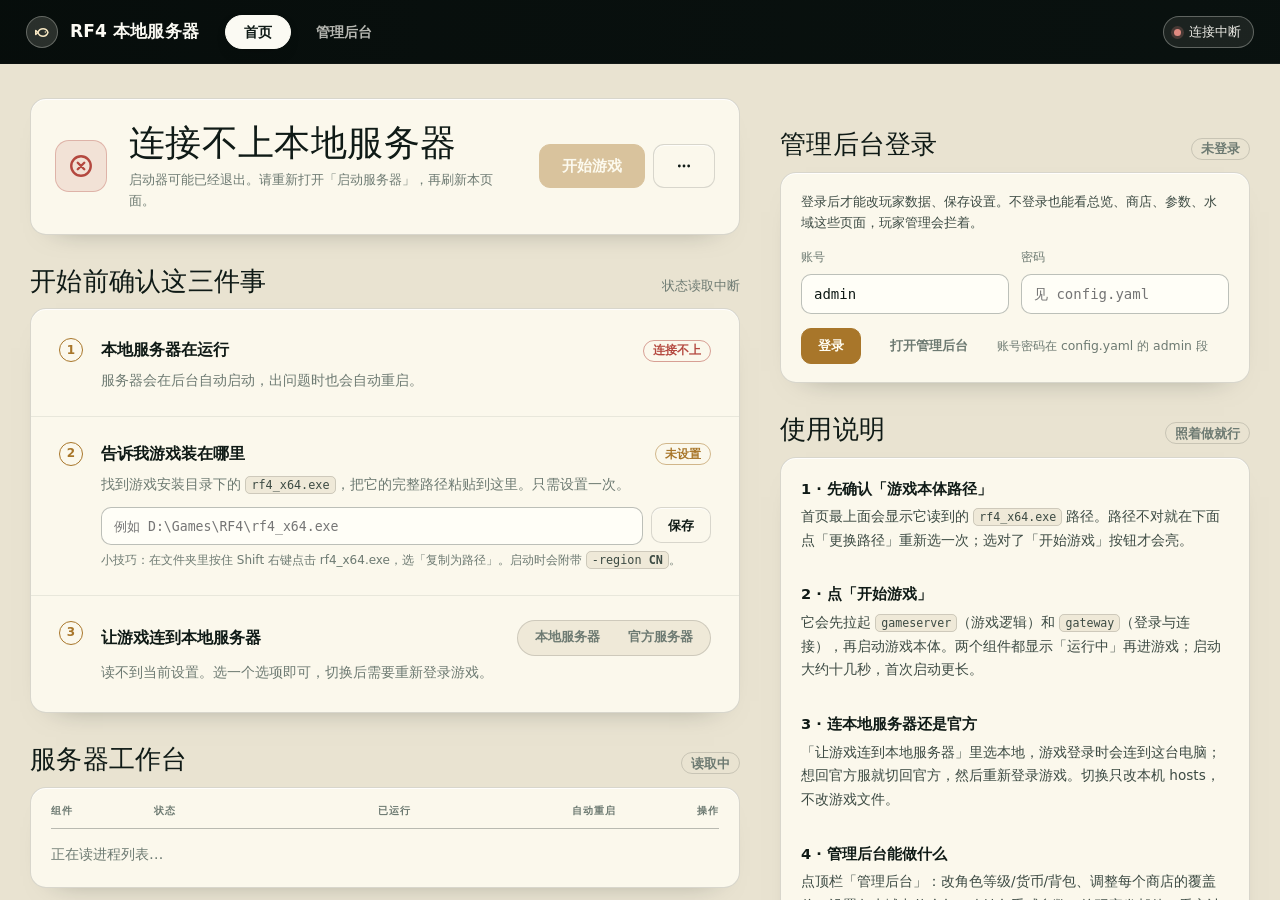
==== commit 16a11c6c: "改版控制中心首页并合并诊断入口 原因：控制中心原「诊断」页签把进程状态与日志藏在第二层，玩家遇到启不动 时找不到；首页信息偏少、右侧留白大。  改动： - panel.html 首页改成两栏：左侧保留" ====
--- a/cmd/launcher/panel.html
+++ b/cmd/launcher/panel.html
@@ -187,6 +187,7 @@
 .gate-card h2{margin:0 0 6px;font-size:18px;font-weight:650}
 .gate-card p{margin:0 0 20px;color:var(--muted);font-size:13px}
 
+.hero-actions .btn:not(.pri),.hero .btn:not(.pri){background:var(--surface);border-color:var(--line);color:var(--text)}
 #updateToast{position:fixed;right:20px;bottom:20px;z-index:50;max-width:360px;padding:12px 16px;border-radius:10px;background:var(--surface-3);border:1px solid var(--line-strong);box-shadow:0 12px 32px #0009;font-size:13px;opacity:0;transform:translateY(8px);transition:.2s;pointer-events:none}
 #updateToast.on{opacity:1;transform:none}
 #updateToast.warn{border-color:#e0a74366}
@@ -211,6 +212,206 @@
   .svc-table .hide-sm{display:none}
   .svc-table td,.svc-table th{padding:10px 12px}
 }
+
+/* ===== 换肤：与管理后台同一套「航拍」语言（纸面 + 墨字 + 金线 + 照片顶带）===== */
+@font-face{font-family:'KirakaraMaru';src:url('/admin/app/fonts/kirakara-min.woff2') format('woff2');font-weight:400;font-display:swap}
+@font-face{font-family:'KirakaraMaru';src:url('/admin/app/fonts/kirakara-bold-min.woff2') format('woff2');font-weight:700;font-display:swap}
+:root{
+  --bg:#e9e3d1;--surface:#fbf8ec;--surface-2:#efe9d8;--surface-3:#e3dcc7;
+  --line:rgba(15,26,22,.15);--line-strong:rgba(15,26,22,.28);
+  --text:#0f1a16;--text-2:#3c4a43;--muted:#6d7a72;
+  --accent:#a8762a;--accent-ink:#fffdf2;--accent-soft:rgba(168,118,42,.13);
+  --ok:#3f7f57;--ok-soft:rgba(63,127,87,.12);--warn:#a8762a;--warn-soft:rgba(168,118,42,.13);--bad:#b4483f;--bad-soft:rgba(180,72,63,.12);
+  --r:16px;--r-sm:10px;
+  --mono:ui-monospace,"Cascadia Mono","SF Mono",Consolas,monospace;
+  --display:'KirakaraMaru',system-ui,'Microsoft YaHei',sans-serif;
+}
+body{background:var(--bg);color:var(--text);font:14px/1.62 var(--display);-webkit-font-smoothing:antialiased;position:relative}
+/* 底色向照片靠：一层很淡的航拍照片铺满整页，白纸不再刺眼 */
+body::before{content:"";position:fixed;inset:0;background:url('/admin/app/bg-hero.jpg') no-repeat 50% 32%/cover;opacity:.085;pointer-events:none;z-index:0}
+.main{position:relative;z-index:1}
+.topbar{height:64px;gap:26px;padding:0 26px;border-bottom:0;
+  background:#0b1412 url('/admin/app/bg-hero.jpg') no-repeat 50% 42%/cover;
+  box-shadow:inset 0 -1px 0 rgba(255,255,255,.10)}
+.topbar::before{content:"";position:absolute;inset:0;background:linear-gradient(90deg,rgba(6,12,10,.86) 0%,rgba(6,12,10,.62) 34%,rgba(6,12,10,.34) 100%);pointer-events:none}
+.topbar{position:relative}
+.topbar>*{position:relative;z-index:1}
+.brand{gap:12px;font-size:17px;font-weight:700;color:#fbfaf3;letter-spacing:.01em}
+.brand-mark{width:32px;height:32px;border-radius:50%;background:rgba(255,253,242,.14);color:#f6e6c2;border:1px solid rgba(255,253,242,.28)}
+.tabs{gap:6px;align-self:center}
+.tabs button{border:1px solid transparent;border-radius:999px;height:34px;padding:0 18px;font-size:14px;color:rgba(251,250,243,.72);font-weight:600;margin:0}
+.tabs button:hover{color:#fffdf2;background:rgba(255,253,242,.10)}
+.tabs button.on{background:#fbfaf3;color:#0f1a16;border-color:#fbfaf3;box-shadow:0 6px 18px -12px rgba(0,0,0,.6)}
+.health{color:rgba(251,250,243,.92);font-size:12.8px;padding:5px 12px 5px 10px;border:1px solid rgba(251,250,243,.3);border-radius:999px;background:rgba(251,250,243,.08)}
+.health .dot{width:7px;height:7px}
+.dot{background:rgba(251,250,243,.6)}
+.dot.ok{background:#8fd3a6;box-shadow:0 0 0 3px rgba(143,211,166,.22)}
+.dot.warn{background:#e6c07a;box-shadow:0 0 0 3px rgba(230,192,122,.22)}
+.dot.bad{background:#e08a80;box-shadow:0 0 0 3px rgba(224,138,128,.22)}
+
+.main{height:calc(100vh - 64px);background:var(--bg)}
+.page{max-width:1560px;padding:34px 30px 72px}
+.card{background:var(--surface);border:1px solid var(--line);border-radius:16px;
+  box-shadow:inset 0 1px 0 rgba(255,255,255,.9),0 14px 30px -26px rgba(15,26,22,.55)}
+.section-title{margin:30px 0 10px}
+.section-title h2{margin:0;font:400 26px/1.3 var(--display);letter-spacing:.01em;color:var(--ink,#0f1a16)}
+.section-title span{font-size:13.2px;color:var(--muted)}
+
+.btn{height:36px;padding:0 16px;border-radius:10px;border:1px solid var(--line);
+  background:var(--surface);color:var(--text);font-weight:600;font-size:13.4px;
+  box-shadow:inset 0 1px 0 rgba(255,255,255,.7)}
+.btn:hover{background:#fffdf2;border-color:color-mix(in srgb,var(--accent) 52%,var(--line))}
+.btn.pri{background:var(--accent);border-color:var(--accent);color:#fffdf2;box-shadow:none}
+.btn.pri:hover{background:#b9852f;border-color:#b9852f}
+.btn.alt,.btn.ghost{background:transparent;border-color:var(--line);color:var(--muted);box-shadow:none}
+.btn.alt:hover,.btn.ghost:hover{background:var(--surface-2);border-color:var(--line);color:var(--text)}
+.btn.ghost{background:transparent;border-color:transparent;color:var(--muted)}
+.btn.ghost:hover{background:var(--surface-2);color:var(--text)}
+.btn.danger{background:transparent;border-color:rgba(180,72,63,.42);color:#b4483f}
+.btn.danger:hover{background:var(--bad-soft);border-color:#b4483f;color:#b4483f}
+.btn.lg{height:44px;padding:0 22px;font-size:15px;border-radius:11px}
+.btn.sm{height:30px;padding:0 11px;font-size:12px;border-radius:8px}
+
+.hero{padding:22px 24px;gap:22px}
+.hero-icon{background:var(--surface-2);color:var(--muted);border:1px solid var(--line)}
+.hero[data-tone=ok] .hero-icon{background:var(--ok-soft);color:var(--ok);border-color:rgba(63,127,87,.28)}
+.hero[data-tone=warn] .hero-icon{background:var(--warn-soft);color:var(--warn);border-color:rgba(168,118,42,.30)}
+.hero[data-tone=bad] .hero-icon{background:var(--bad-soft);color:var(--bad);border-color:rgba(180,72,63,.30)}
+.hero-copy h1{margin:0;font:400 36px/1.22 var(--display);color:var(--text)}
+.hero-copy p{margin:4px 0 0;color:var(--muted);font-size:13.2px}
+
+.pill{height:22px;border-radius:999px;background:transparent;border:1px solid var(--line);
+  color:var(--muted);padding:0 9px;font-size:11.8px;font-weight:600}
+.pill::before{display:none}
+.pill.ok{border-color:rgba(63,127,87,.45);background:transparent;color:#3f7f57}
+.pill.warn{border-color:rgba(168,118,42,.5);background:transparent;color:#a8762a}
+.pill.bad{border-color:rgba(180,72,63,.5);background:transparent;color:#b4483f}
+.pill.idle{color:var(--muted)}
+
+.notice{border-radius:12px;font-size:13px}
+.notice.bad{background:rgba(180,72,63,.07);border-color:rgba(180,72,63,.3);color:#8f3b34}
+.notice.warn{background:rgba(168,118,42,.08);border-color:rgba(168,118,42,.32);color:#7d5720}
+.notice.ok{background:rgba(63,127,87,.08);border-color:rgba(63,127,87,.3);color:#2f6245}
+.notice.info{background:rgba(15,26,22,.05);border-color:var(--line);color:var(--text-2)}
+
+.update-banner{border-radius:12px;border:1px solid rgba(168,118,42,.35);background:rgba(168,118,42,.07);color:#6f4c17;font-size:13px;margin-bottom:18px}
+.update-banner.muted{border-color:var(--line);background:var(--surface);color:var(--muted)}
+.update-banner.warn{border-color:rgba(168,118,42,.45);background:rgba(168,118,42,.09);color:#6f4c17}
+
+input[type=text]{height:38px;border-radius:10px;border:1px solid var(--line-strong);background:#fffef7;
+  font-family:var(--mono);font-size:13.2px;color:var(--text);padding:0 12px}
+input[type=text]:focus{border-color:var(--accent);box-shadow:0 0 0 3px rgba(168,118,42,.16)}
+input[type=checkbox]{accent-color:var(--accent)}
+
+.seg{background:var(--surface-2);border:1px solid var(--line);border-radius:999px;padding:3px}
+.seg button{border-radius:999px;height:28px;padding:0 14px;color:var(--muted);font-weight:600;font-size:12.8px}
+.seg button:hover{color:var(--text)}
+.seg button.on{background:var(--surface);color:var(--text);box-shadow:0 1px 2px rgba(15,26,22,.1)}
+
+.step{padding:24px 28px;border-top:1px solid var(--line-soft,rgba(15,26,22,.08))}
+.step:first-child{border-top:0}
+.step-mark{border:1.5px solid var(--line-strong);color:var(--muted);font-family:var(--display)}
+.step.done .step-mark{background:#3f7f57;border-color:#3f7f57;color:#fffdf2}
+.step.todo .step-mark{border-color:#a8762a;color:#a8762a}
+.step-head b{font-size:16.4px;font-weight:700}
+.step-desc{font-size:13.8px;color:var(--muted);margin-top:5px;line-height:1.66}
+.step-desc code,.path-hint code{font-family:var(--mono);font-size:11.8px;color:var(--text-2);background:var(--surface-2);border:1px solid var(--line);border-radius:5px;padding:1px 5px}
+.path-hint{color:var(--muted)}
+
+.tile{padding:18px 20px}
+.tile-head b{font-size:15px;font-weight:700}
+.tile p{font-size:12.6px;color:var(--muted);line-height:1.6}
+
+.menu-list{background:var(--surface);border:1px solid var(--line);border-radius:12px;box-shadow:0 18px 40px -22px rgba(15,26,22,.5);padding:5px}
+.menu-list button{border-radius:8px;color:var(--text);font-size:13.2px}
+.menu-list button:hover{background:var(--surface-2)}
+.menu-list button.danger{color:#b4483f}
+
+.svc-table th{font-size:11.4px;letter-spacing:.06em;color:var(--muted);border-bottom:1px solid var(--line);padding:9px 16px;text-transform:none}
+.svc-table td{border-bottom:1px solid var(--line-soft,rgba(15,26,22,.08));font-size:13.2px}
+.svc-table tr:last-child td{border-bottom:0}
+.svc-name b{font-weight:700}
+.svc-name code{font-family:var(--mono);color:var(--muted);font-size:11.6px}
+.logbox{border-radius:16px}
+.log-toolbar{border-bottom:1px solid var(--line);background:transparent}
+.logs{background:var(--surface);border:0;border-top:1px solid var(--line)}
+.log{font-family:var(--mono);font-size:12.2px;line-height:1.72;color:var(--muted)}
+.log .ln{grid-template-columns:66px 46px minmax(0,1fr);gap:10px;padding:1px 16px}
+.log .ln:hover{background:var(--surface-2)}
+.log .t{color:var(--muted)}
+.log .lv.INFO{color:#7d8a83}.log .lv.WARN{color:#a8762a}.log .lv.ERROR{color:#b4483f}.log .lv.DEBUG{color:#8b968f}
+.log .m{color:var(--text-2)}
+.log .ln.WARN .m{color:#7d5720}.log .ln.ERROR .m{color:#8f3b34}
+
+.version-card{padding:18px 20px}
+.version-value strong{color:var(--text)}
+.version-note{color:var(--muted)}
+.version-connection.connected{color:#3f7f57}.version-connection.connected i{background:#3f7f57}
+.version-connection.checking{color:#a8762a}.version-connection.checking i{background:#a8762a}
+.version-connection.error{color:#b4483f}.version-connection.error i{background:#b4483f}
+
+.admin-gate{background:var(--bg)}
+.frame{background:var(--bg)}
+#updateToast{background:var(--surface);border:1px solid var(--line);color:var(--text);box-shadow:0 18px 40px -22px rgba(15,26,22,.5);border-radius:12px}
+
+::-webkit-scrollbar-thumb{background:rgba(15,26,22,.18);border:2px solid var(--bg);border-radius:10px}
+:focus-visible{outline:2px solid var(--accent);outline-offset:2px}
+
+
+/* 工作台 / 后台信息 / 开源声明 / 后台视图铺满 */
+.card.pad{padding:4px 20px 6px}
+table.wk{width:100%;border-collapse:collapse;font-size:14.4px}
+table.wk th{font-size:10.4px;letter-spacing:.1em;text-transform:uppercase;color:var(--muted);text-align:left;padding:10px 0;border-bottom:1px solid var(--line-strong);font-weight:600;white-space:nowrap}
+table.wk th.num{text-align:right}
+table.wk td{padding:14px 0;border-bottom:1px solid var(--line-soft);vertical-align:top}
+table.wk tr:last-child td{border-bottom:0}
+table.wk td.num{text-align:right;white-space:nowrap}
+table.wk b{display:block;font-weight:650;color:var(--text);font-size:15px}
+.mono{font:11.6px/1.5 var(--mono);color:var(--muted);margin-top:3px}
+.muted{color:var(--muted)}
+.ops{display:inline-flex;gap:6px;justify-content:flex-end}
+dl.info{margin:0;display:grid;grid-template-columns:repeat(auto-fit,minmax(220px,1fr));gap:0 28px}
+dl.info>div{display:flex;justify-content:space-between;gap:14px;padding:9px 0;border-bottom:1px solid var(--line-soft)}
+dl.info dt{color:var(--muted);font-size:13.4px;white-space:nowrap}
+dl.info dd{margin:0;font-weight:600;font-size:14.2px;text-align:right}
+.notice.info.piracy{margin:18px 0 0;background:var(--surface-2);border:1px solid var(--line);color:var(--text-2);font-size:12.8px;line-height:1.65;padding:12px 16px;border-radius:12px}
+body.in-admin .topbar{display:none}
+body.in-admin .main{height:100vh}
+#backHome{position:fixed;left:50%;bottom:16px;transform:translateX(-50%);z-index:40;display:none;height:36px;padding:0 16px;border-radius:999px;box-shadow:0 12px 30px -14px rgba(15,26,22,.6)}
+body.in-admin #backHome{display:inline-flex}
+
+/* 首页两栏：左边原有内容，右边使用说明 + 运行日志 */
+.page{max-width:1240px}
+.home-grid{display:grid;grid-template-columns:minmax(0,1fr) 404px;gap:30px;align-items:start}
+#view-control .page{display:grid;grid-template-columns:minmax(0,1fr) 470px;gap:40px;align-items:start;max-width:1560px}
+.home-main{min-width:0}
+.home-side{min-width:0;position:sticky;top:18px}
+.loginbox{padding:18px 20px;margin-bottom:24px}
+.loginbox p{margin:0 0 14px;font-size:13px;line-height:1.66;color:var(--text-2)}
+.loginbox .lrow{display:flex;gap:12px;flex-wrap:wrap}
+.loginbox .lrow label{display:flex;flex-direction:column;gap:6px;flex:1 1 140px;font-size:12.2px;color:var(--muted)}
+.loginbox input{height:40px;padding:0 12px;border-radius:10px;border:1px solid rgba(16,29,26,.28);background:#fffef7;color:var(--text);font:14px/1 var(--mono)}
+.loginbox input:focus{outline:none;border-color:var(--accent);box-shadow:0 0 0 3px rgba(168,118,42,.18)}
+.loginbox .lact{display:flex;align-items:center;gap:12px;margin-top:14px;flex-wrap:wrap}
+.loginbox .lact .muted{font-size:12.4px}
+.guide{padding:4px 20px 8px}
+.guide section{padding:15px 0;border-bottom:1px solid var(--line-soft)}
+.guide section:last-child{border-bottom:0}
+.guide h3{margin:0 0 5px;font-size:14.6px;font-weight:650;color:var(--text)}
+.guide p{margin:0;color:var(--text-2);font-size:13.6px;line-height:1.74}
+.guide code{font-family:var(--mono);font-size:11.6px;background:var(--surface-2);border:1px solid var(--line);border-radius:5px;padding:1px 5px}
+.log-bar{display:flex;align-items:center;gap:8px;flex-wrap:wrap;margin:0 0 8px}
+.log-bar .check{margin:0}
+.log-bar .seg button{padding:0 12px;height:30px;font-size:12.4px}
+.home-log{height:352px;overflow:auto;background:var(--surface);border:1px solid var(--line);border-radius:12px;padding:6px 0;font:12px/1.72 var(--mono)}
+.home-log .ln{display:grid;grid-template-columns:60px 44px minmax(0,1fr);gap:8px;padding:1px 12px}
+.home-log .ln:hover{background:var(--surface-2)}
+.home-log .t{color:var(--muted)}
+.home-log .lv{font-size:10.2px;font-weight:700;letter-spacing:.03em;color:var(--muted)}
+.home-log .lv.INFO{color:#7d8a83}.home-log .lv.WARN{color:#a8762a}.home-log .lv.ERROR{color:#b4483f}
+.home-log .m{color:var(--text-2);word-break:break-word;white-space:pre-wrap}
+.home-log .ln.WARN .m{color:#7d5720}.home-log .ln.ERROR .m{color:#8f3b34}
+@media (max-width:1180px){.home-grid,#view-control .page{grid-template-columns:minmax(0,1fr)}.home-side{position:static}}
 </style>
 </head>
 <body>
@@ -222,7 +423,6 @@
   <nav class="tabs" role="tablist" aria-label="页面">
     <button id="tab-control" class="on" role="tab" aria-selected="true" onclick="showView('control')">首页</button>
     <button id="tab-admin" role="tab" aria-selected="false" onclick="showView('admin')">管理后台</button>
-    <button id="tab-diag" role="tab" aria-selected="false" onclick="showView('diag')">诊断</button>
   </nav>
   <div class="health" title="服务器状态"><i class="dot" id="dot"></i><span id="healthText">正在连接…</span></div>
 </header>
@@ -231,6 +431,7 @@
   <!-- 首页：只回答「现在能不能玩、还差什么」 -->
   <section id="view-control" class="view scroll on" role="tabpanel">
     <div class="page">
+      <div class="home-main">
       <div class="update-banner" id="updateBanner" hidden>
         <span id="updateText"></span>
         <span class="update-actions">
@@ -305,12 +506,35 @@
         </div>
       </div>
 
+      <div class="section-title"><h2>服务器工作台</h2><span id="wkSummary" class="pill idle">读取中</span></div>
+      <div class="card pad">
+        <table class="wk">
+          <thead><tr><th>组件</th><th>状态</th><th class="num">已运行</th><th class="num">自动重启</th><th class="num">操作</th></tr></thead>
+          <tbody id="wkBody"><tr><td colspan="5" class="muted">正在读进程列表…</td></tr></tbody>
+        </table>
+      </div>
+
+      <div class="section-title"><h2>后台信息</h2><span id="infoHint" class="pill idle">未读取</span></div>
+      <div class="card pad">
+        <dl class="info">
+          <div><dt>管理后台</dt><dd><a href="#admin" onclick="showView('admin');return false">/admin/</a></dd></div>
+          <div><dt>后台账号</dt><dd id="infoUser">admin</dd></div>
+          <div><dt>服务地址</dt><dd id="infoHost">127.0.0.1:9500</dd></div>
+          <div><dt>可调参数</dt><dd id="infoTunables">—</dd></div>
+          <div><dt>档案 / 物品</dt><dd id="infoCounts">—</dd></div>
+          <div><dt>邮件 / 审计</dt><dd id="infoCounts2">—</dd></div>
+        </dl>
+        <p class="hint">这些数字是服务器库的只读统计，每 30 秒随状态一起刷新；要改内容请进管理后台。</p>
+      </div>
+
+      <div class="notice info piracy">本项目免费开源，作者未收取任何费用，谨防被骗，四个QQ交流群：379233540、225460820、1128152596、1134665746</div>
+
       <div class="section-title"><h2>更多</h2></div>
       <div class="tiles">
         <div class="card tile">
           <div class="tile-head"><b>诊断与日志</b></div>
-          <p>查看各服务组件的运行状态、实时日志和版本信息，遇到问题时可以复制日志反馈。</p>
-          <div class="row"><button class="btn" onclick="showView('diag')">打开诊断</button></div>
+          <p>各服务组件的运行状态和实时日志已经并到管理后台的「总览」页底部，遇到问题时可以去那里复制日志。</p>
+          <div class="row"><a class="btn" href="#admin" onclick="openAdminDiag();return false">去看诊断</a></div>
         </div>
         <div class="card tile">
           <div class="tile-head"><b>管理后台</b></div>
@@ -318,6 +542,77 @@
           <div class="row"><button class="btn" onclick="showView('admin')">打开管理后台</button></div>
         </div>
       </div>
+      </div><!-- /home-main -->
+
+      <aside class="home-side">
+        <div class="section-title"><h2>管理后台登录</h2><span class="pill" id="adState">未登录</span></div>
+        <div class="card loginbox">
+          <p>登录后才能改玩家数据、保存设置。不登录也能看总览、商店、参数、水域这些页面，玩家管理会拦着。</p>
+          <div class="lrow">
+            <label>账号<input id="adUser" value="admin" autocomplete="username"></label>
+            <label>密码<input id="adPass" type="password" autocomplete="current-password" placeholder="见 config.yaml"></label>
+          </div>
+          <div class="lact">
+            <button class="btn pri" id="adLogin" onclick="adminLogin()">登录</button>
+            <a class="btn ghost" href="#admin" onclick="showView('admin');return false">打开管理后台</a>
+            <span class="muted" id="adHint">账号密码在 config.yaml 的 admin 段</span>
+          </div>
+        </div>
+        <div class="section-title"><h2>使用说明</h2><span class="pill">照着做就行</span></div>
+        <div class="card guide">
+          <section>
+            <h3>1 · 先确认「游戏本体路径」</h3>
+            <p>首页最上面会显示它读到的 <code>rf4_x64.exe</code> 路径。路径不对就在下面点「更换路径」重新选一次；选对了「开始游戏」按钮才会亮。</p>
+          </section>
+          <section>
+            <h3>2 · 点「开始游戏」</h3>
+            <p>它会先拉起 <code>gameserver</code>（游戏逻辑）和 <code>gateway</code>（登录与连接），再启动游戏本体。两个组件都显示「运行中」再进游戏；启动大约十几秒，首次启动更长。</p>
+          </section>
+          <section>
+            <h3>3 · 连本地服务器还是官方</h3>
+            <p>「让游戏连到本地服务器」里选本地，游戏登录时会连到这台电脑；想回官方服就切回官方，然后重新登录游戏。切换只改本机 hosts，不改游戏文件。</p>
+          </section>
+          <section>
+            <h3>4 · 管理后台能做什么</h3>
+            <p>点顶栏「管理后台」：改角色等级/货币/背包、调整每个商店的覆盖价、设置各水域出什么鱼、改钓鱼手感参数、给玩家发邮件、看审计日志。账号是 <code>admin</code>，密码在 <code>config.yaml</code> 的 <code>admin.password</code>。</p>
+          </section>
+          <section>
+            <h3>5 · 出问题了看哪里</h3>
+            <p>右侧「运行日志」就是两个组件的标准输出；管理后台「总览」页底部也有一份，带「只看警告和错误」和复制。重启服务会让正在游戏的玩家掉线。</p>
+          </section>
+          <section>
+            <h3>6 · 存档与备份</h3>
+            <p>角色数据都在本目录的 <code>data/rf4server.db</code>，复制这个文件就是完整备份；换版本前先备份它。</p>
+          </section>
+        </div>
+
+        <div class="section-title"><h2>运行日志</h2><span id="logHint" class="pill idle">读取中</span></div>
+        <div class="log-bar">
+          <div class="seg" role="tablist">
+            <button id="logTabGameserver" class="on" role="tab" onclick="selectLog('gameserver')">游戏逻辑</button>
+            <button id="logTabGateway" role="tab" onclick="selectLog('gateway')">登录与连接</button>
+          </div>
+          <label class="check"><input type="checkbox" id="logOnlyBad" onchange="renderHomeLogs()"> 只看警告和错误</label>
+          <button class="btn ghost sm" onclick="refreshHomeLogs(true)">刷新</button>
+          <button class="btn ghost sm" onclick="copyHomeLogs()">复制</button>
+        </div>
+        <div class="home-log" id="logs"><div class="ln"><span class="m">正在读日志…</span></div></div>
+        <div class="section-title" style="margin-top:26px"><h2>版本与更新</h2></div>
+        <div class="card version-card" id="versionCard">
+          <div class="version-main">
+            <span class="version-connection" id="versionConnection"><i></i><span id="versionConnectionText">等待检查</span></span>
+            <div class="version-values">
+              <div class="version-value"><span>正在运行</span><strong id="currentVersion">读取中…</strong></div>
+              <div class="version-value"><span>最新发布</span><strong id="latestVersion">读取中…</strong></div>
+            </div>
+            <div class="version-note" id="versionNote">正在读取版本信息…</div>
+          </div>
+          <div class="version-links">
+            <a class="btn" href="https://gh-proxy.com/https://github.com/OpenFisherCommunity/rf4_server_simulator/releases" target="_blank" rel="noreferrer">发布页（国内加速）</a>
+            <a class="btn alt" href="https://github.com/OpenFisherCommunity/rf4_server_simulator/releases" target="_blank" rel="noreferrer">GitHub 发布页</a>
+          </div>
+        </div>
+      </aside>
     </div>
   </section>
 
@@ -333,51 +628,14 @@
     <iframe id="adminFrame" class="frame" title="管理后台" src="about:blank"></iframe>
   </section>
 
-  <!-- 诊断：给排查问题和反馈 bug 用 -->
-  <section id="view-diag" class="view scroll" role="tabpanel">
-    <div class="page">
-      <div class="section-title" style="margin-top:0"><h2>服务组件</h2><span>服务器由下面几个程序组成，通常不需要单独操作</span></div>
-      <div class="card"><table class="svc-table"><thead><tr><th>组件</th><th>状态</th><th class="hide-sm">已运行</th><th class="hide-sm">自动重启</th><th></th></tr></thead><tbody id="cards"></tbody></table></div>
-
-      <div class="section-title"><h2>运行日志</h2><span>遇到问题反馈时，请附上这里的内容</span></div>
-      <div class="card logbox">
-        <div class="log-toolbar">
-          <div class="seg" id="logTabs"></div>
-          <label class="check"><input type="checkbox" id="onlyIssues" onchange="applyLogFilter()">只看警告和错误</label>
-          <span class="spacer"></span>
-          <button class="btn ghost sm" onclick="copyLog()">复制日志</button>
-        </div>
-        <div class="logs" id="logs"></div>
-      </div>
-
-      <div class="section-title"><h2>版本</h2></div>
-      <div class="card version-card" id="versionCard">
-        <div class="version-main">
-          <span class="version-connection" id="versionConnection"><i></i><span id="versionConnectionText">等待检查</span></span>
-          <div class="version-values">
-            <div class="version-value"><span>正在运行</span><strong id="currentVersion">读取中…</strong></div>
-            <div class="version-value"><span>最新发布</span><strong id="latestVersion">读取中…</strong></div>
-          </div>
-          <div class="version-note" id="versionNote">正在读取版本信息…</div>
-        </div>
-        <div class="version-links">
-          <a class="btn" href="https://gh-proxy.com/https://github.com/OpenFisherCommunity/rf4_server_simulator/releases" target="_blank" rel="noreferrer">发布页（国内加速）</a>
-          <a class="btn alt" href="https://github.com/OpenFisherCommunity/rf4_server_simulator/releases" target="_blank" rel="noreferrer">GitHub 发布页</a>
-        </div>
-      </div>
-    </div>
-  </section>
 </main>
 
 <script>
 const NAMES = ["gameserver","gateway"];
 const SERVICE_LABELS = {gameserver:"游戏逻辑", gateway:"登录与连接"};
 const SERVICE_DESC = {gameserver:"钓鱼、背包、任务等玩法都在这里计算", gateway:"处理游戏登录，把游戏连接转给游戏逻辑"};
-const logState = {};
-let logsReady = false;
 let lastStatus = null;
 let gamePathDirty = false;
-let activeLog = NAMES[0];
 let currentView = viewFromHash();
 
 const ICONS = {
@@ -391,14 +649,14 @@
 
 function viewFromHash(){
   if(location.hash === "#admin") return "admin";
-  if(location.hash === "#diag" || location.hash === "#logs") return "diag";
+  if(location.hash === "#diag" || location.hash === "#logs") return "admin";
   return "control";
 }
 
 function showView(name, updateHash=true){
-  if(!["admin","diag"].includes(name)) name = "control";
+  if(!["admin"].includes(name)) name = "control";
   currentView = name;
-  for(const v of ["control","admin","diag"]){
+  for(const v of ["control","admin"]){
     document.getElementById("view-"+v).classList.toggle("on", v === name);
     const tab = document.getElementById("tab-"+v);
     tab.classList.toggle("on", v === name);
@@ -408,9 +666,9 @@
     const hash = "#" + name;
     if(location.hash !== hash) history.replaceState(null, "", hash);
   }
+  document.body.classList.toggle("in-admin", name === "admin");
   closeMenu();
   syncAdminFrame();
-  if(name === "diag" && lastStatus) NAMES.forEach(pullLogs);
 }
 
 async function refresh(){
@@ -420,9 +678,9 @@
     const st = await r.json();
     lastStatus = st;
     renderStatus(st);
-    if(!logsReady){ renderLogs(); logsReady = true; }
-    if(currentView === "diag") for(const n of NAMES) pullLogs(n);
     syncAdminFrame();
+    refreshInfo();
+    if(currentView === "control") refreshHomeLogs();
   }catch(e){
     lastStatus = null;
     renderOffline();
@@ -456,11 +714,197 @@
   renderGameConfig(st);
   renderHosts(st);
   renderHero(st);
-  renderServices(st);
   renderSteps(st);
+  renderWorkbench(st);
   const err = document.getElementById("lastError");
-  if(st.last_error){ err.hidden = false; err.innerHTML = '<span class="grow"></span><button class="btn ghost sm" onclick="showView(\'diag\')">查看日志</button>'; err.querySelector(".grow").textContent = "最近一次出错：" + st.last_error; }
+  if(st.last_error){ err.hidden = false; err.innerHTML = '<span class="grow"></span><button class="btn ghost sm" onclick="openAdminDiag()">查看日志</button>'; err.querySelector(".grow").textContent = "最近一次出错：" + st.last_error; }
   else err.hidden = true;
+}
+
+let lastOverview = null;
+
+function appRowsHTML(){
+  const o = lastOverview;
+  if(!o) return "";
+  const rows = [
+    ["管理后台", "/admin/ · 本页", "运行中", "ok"],
+    ["玩家数据库", o.ready ? "已连接" : "未就绪", o.ready ? "ok" : "warn"],
+    ["可调参数", (o.tunables || 0) + " 项", "已加载", "ok"],
+    ["物品目录", (o.items || 0) + " 件 · 档案 " + (o.players || 0), "已加载", "ok"],
+  ];
+  return rows.map(r => '<tr><td><b>' + esc(r[0]) + '</b><div class="mono">' + esc(r[1]) + '</div></td>' +
+    '<td><span class="pill ' + r[3] + '">' + esc(r[2]) + '</span></td>' +
+    '<td class="num">—</td><td class="num">—</td><td class="num">—</td></tr>').join("");
+}
+
+function renderWorkbench(st){
+  lastStatus = st;
+  const body = document.getElementById("wkBody");
+  const sum = document.getElementById("wkSummary");
+  if(!body || !sum) return;
+  const procs = (st && st.procs) || [];
+  if(!st){
+    sum.className = "pill bad"; sum.textContent = "连不上";
+    body.innerHTML = '<tr><td colspan="5" class="muted">读不到进程列表：控制面板和服务器可能都没在跑。</td></tr>';
+    return;
+  }
+  if(!procs.length){
+    sum.className = "pill warn"; sum.textContent = "准备中";
+    body.innerHTML = '<tr><td colspan="5" class="muted">进程还没起来，稍等几秒。</td></tr>';
+    return;
+  }
+  const ok = procs.filter(p => p.state === "running").length;
+  sum.className = "pill " + (ok === procs.length ? "ok" : ok ? "warn" : "bad");
+  sum.textContent = ok === procs.length ? "全部运行中" : ok + "/" + procs.length + " 运行中";
+  const text = {running:"运行中", starting:"启动中", backoff:"重试中", stopping:"停止中", stopped:"已停止", failed:"已崩溃"};
+  const tone = {running:"ok", starting:"busy", backoff:"warn", stopping:"busy", stopped:"idle", failed:"bad"};
+  body.innerHTML = procs.map(p => {
+    const label = SERVICE_LABELS[p.name] || p.name;
+    const running = p.state === "running";
+    const sub = p.name + (p.pid ? " · pid " + p.pid : "");
+    const ops = '<span class="ops">' +
+      '<button class="btn ghost sm" onclick="act(\'' + (running ? "restart" : "start") + '\',\'' + esc(p.name) + '\')">' + (running ? "重启" : "启动") + '</button>' +
+      (running ? '<button class="btn ghost sm" onclick="act(\'stop\',\'' + esc(p.name) + '\')">停止</button>' : "") +
+      '</span>';
+    return '<tr><td><b>' + esc(label) + '</b><div class="mono">' + esc(sub) + '</div></td>' +
+      '<td><span class="pill ' + (tone[p.state] || "idle") + '">' + esc(text[p.state] || p.state) + '</span></td>' +
+      '<td class="num">' + esc(humanUptime(p.uptime_s)) + '</td>' +
+      '<td class="num">' + esc(String(p.restarts || 0)) + '</td>' +
+      '<td class="num">' + ops + '</td></tr>';
+  }).join("") + appRowsHTML();
+}
+
+let logName = "gameserver";
+let homeLogLines = [];
+
+function selectLog(name){
+  logName = name;
+  const g = document.getElementById("logTabGameserver"), w = document.getElementById("logTabGateway");
+  if(g) g.classList.toggle("on", name === "gameserver");
+  if(w) w.classList.toggle("on", name === "gateway");
+  refreshHomeLogs(true);
+}
+
+function parseHomeLog(line){
+  let str = String(line);
+  let t = "", lv = "", msg = str;
+  const tm = str.match(/^(\d{2}:\d{2}:\d{2})/);
+  if(tm){ t = tm[1]; str = str.slice(tm[1].length).trim(); }
+  const lm = str.match(/\blevel=([A-Z]+)\b/);
+  if(lm) lv = (lm[1] === "WARNING" ? "WARN" : lm[1]);
+  const mm = str.match(/\bmsg=(.*)$/);
+  if(mm) msg = mm[1];
+  else {
+    msg = str.replace(/^\[[^\]]+\]\s*/, "").replace(/\btime=\S+/, "").replace(/\blevel=\w+/, "").trim() || str;
+  }
+  msg = msg.replace(/^"(.*)"$/s, "$1").trim();
+  return { t: t, lv: lv, m: msg };
+}
+
+function renderHomeLogs(){
+  const box = document.getElementById("logs");
+  if(!box) return;
+  const onlyBad = document.getElementById("logOnlyBad");
+  const rows = homeLogLines.map(parseHomeLog).filter((r) => !(onlyBad && onlyBad.checked) || r.lv === "WARN" || r.lv === "ERROR");
+  if(!rows.length){
+    box.innerHTML = '<div class="ln"><span class="m">' + (homeLogLines.length ? "没有警告或错误。" : "这个组件还没有输出。") + '</span></div>';
+    return;
+  }
+  // 内存里每个组件保留最近 800 行（internal/supervisor/supervisor.go: ringLines = 800），
+  // 这里不再二次截断，直接画满，行数由上面的 pill 标出来。
+  box.innerHTML = rows.map((r) =>
+    '<div class="ln ' + esc(r.lv) + '"><span class="t">' + esc(r.t) + '</span><span class="lv">' + esc(r.lv) + '</span><span class="m">' + esc(r.m) + '</span></div>').join("");
+  box.scrollTop = box.scrollHeight;
+}
+
+async function refreshHomeLogs(force){
+  if(!document.getElementById("logs")) return;
+  if(currentView !== "control" && !force) return;
+  const hint = document.getElementById("logHint");
+  try{
+    const r = await fetch("/api/logs?name=" + encodeURIComponent(logName) + "&since=0", {cache: "no-store"});
+    const j = await r.json();
+    homeLogLines = (j && j.lines) || [];
+    renderHomeLogs();
+    if(hint){ hint.className = "pill ok"; hint.textContent = homeLogLines.length + " 行 · 内存里保留最近 800 行"; }
+  }catch(e){
+    if(hint){ hint.className = "pill bad"; hint.textContent = "读不到"; }
+  }
+}
+
+function copyHomeLogs(){
+  const text = homeLogLines.join("\n");
+  if(!text) return;
+  navigator.clipboard.writeText(text).then(() => {
+    const hint = document.getElementById("logHint");
+    if(hint){ hint.textContent = "已复制"; hint.className = "pill ok"; }
+  }).catch(() => {});
+}
+
+// 登录状态与 /admin/ 共用同一个 localStorage key（同源 9500）。
+function adminTokenState(){
+  try { return localStorage.getItem("rf4_admin_token") || ""; } catch(e) { return ""; }
+}
+function paintAdminLogin(on){
+  const el = document.getElementById("adState");
+  const hint = document.getElementById("adHint");
+  if(!el) return;
+  el.textContent = on ? "已登录" : "未登录";
+  el.className = on ? "pill ok" : "pill";
+  if(hint){ hint.className = "muted"; hint.textContent = on ? "管理后台里可以直接编辑" : "账号密码在 config.yaml 的 admin 段"; }
+}
+async function adminLogin(){
+  const u = document.getElementById("adUser");
+  const p = document.getElementById("adPass");
+  const hint = document.getElementById("adHint");
+  if(!p || !p.value){ if(hint){ hint.className = "muted bad"; hint.textContent = "先填密码"; } return; }
+  const btn = document.getElementById("adLogin");
+  if(btn) btn.disabled = true;
+  try{
+    const r = await fetch("/admin/api/login", {
+      method: "POST",
+      headers: { "Content-Type": "application/json" },
+      body: JSON.stringify({ username: (u && u.value || "").trim(), password: p.value }),
+    });
+    const d = await r.json().catch(() => ({}));
+    if(!r.ok || !d.token){
+      if(hint){ hint.className = "muted bad"; hint.textContent = (d && d.error) || ("登录失败（HTTP " + r.status + "）"); }
+      return;
+    }
+    try { localStorage.setItem("rf4_admin_token", d.token); } catch(e) {}
+    if(p) p.value = "";
+    paintAdminLogin(true);
+    // iframe 里的后台是登录之前就加载的，令牌换成新的时候要让它重新读一遍。
+    const frame = document.getElementById("adminFrame");
+    if(frame && frame.dataset.loaded === "1"){
+      try{ frame.contentWindow.location.reload(); }catch(e){}
+    }
+  }catch(e){
+    if(hint){ hint.className = "muted bad"; hint.textContent = "连不上管理后台"; }
+  }finally{
+    if(btn) btn.disabled = false;
+  }
+}
+async function refreshInfo(){
+  const hint = document.getElementById("infoHint");
+  try{
+    const r = await fetch("/api/overview", {cache:"no-store"});
+    const j = await r.json();
+    lastOverview = j;
+    if(typeof renderWorkbench === "function") renderWorkbench(lastStatus);
+    document.getElementById("infoUser").textContent = j.admin_user || "admin";
+    document.getElementById("infoHost").textContent = j.host || "127.0.0.1:9500";
+    if(j.ready){
+      document.getElementById("infoTunables").textContent = (j.tunables || 0) + " 项";
+      document.getElementById("infoCounts").textContent = (j.players || 0) + " / " + (j.items || 0);
+      document.getElementById("infoCounts2").textContent = (j.mails || 0) + " / " + (j.audits || 0);
+      hint.className = "pill ok"; hint.textContent = "已读取";
+    }else{
+      hint.className = "pill warn"; hint.textContent = "库未就绪";
+    }
+  }catch(e){
+    if(hint){ hint.className = "pill bad"; hint.textContent = "读不到"; }
+  }
 }
 
 function renderHero(st){
@@ -498,7 +942,7 @@
   }else if(s.key === "failed" || s.key === "partial"){
     const bad = s.procs.filter(p => p.state !== "running").map(p => SERVICE_LABELS[p.name] || p.name);
     title.textContent = "服务器有部分功能没有运行";
-    text.textContent = "「" + bad.join("」「") + "」没有正常运行。可以先试试重启；如果反复出现，请到「诊断」查看日志。";
+    text.textContent = "「" + bad.join("」「") + "」没有正常运行。可以先试试重启；如果反复出现，请到管理后台「总览」页底部看日志。";
     primary.textContent = "重启服务器"; primary.dataset.mode = "restart"; primary.disabled = false;
   }else{
     title.textContent = "连接不上本地服务器";
@@ -538,37 +982,7 @@
   document.getElementById("stepsSummary").textContent = st ? (done === 3 ? "全部完成" : `已完成 ${done}/3`) : "状态读取中断";
 }
 
-function renderServices(st){
-  const tbody = document.getElementById("cards");
-  if (!st) { tbody.innerHTML = '<tr><td colspan="5" class="muted">连接中断，暂时无法读取服务状态。</td></tr>'; return; }
-  const procs = st.procs || [];
-  if(!procs.length){
-    tbody.innerHTML = '<tr><td colspan="5" class="muted">首次启动，正在导入数据库和游戏资料，请稍候…</td></tr>';
-    return;
-  }
-  const rows = procs.map(p => {
-    const [label, tone] = procLabel(p.state);
-    return `<tr><td class="svc-name"><b>${SERVICE_LABELS[p.name] || p.name}</b><code>${p.name}</code>
-        <div class="build" title="进程自报的构建版本">版本 ${esc(buildText(p))}${p.pid ? " · PID " + p.pid : ""}</div>
-        ${p.exe_changed ? `<div class="svc-warn">磁盘上的程序文件已更新，重启这个组件后才会用上新版本。</div>` : ""}</td>
-      <td><span class="pill ${tone}">${label}</span></td>
-      <td class="svc-meta hide-sm">${p.state === "running" ? humanUptime(p.uptime_s) : "—"}</td>
-      <td class="svc-meta hide-sm">${p.restarts || 0} 次</td>
-      <td><div class="svc-ops">${opsButtons(p.name, p.state)}</div></td></tr>`;
-  });
-  tbody.innerHTML = rows.join("");
-}
-
-function procLabel(state){
-  return {running:["运行中","ok"], starting:["启动中","warn"], backoff:["等待重启","warn"], stopped:["已停止","idle"], failed:["失败","bad"]}[state] || [state || "未知","idle"];
-}
-
-function opsButtons(name, state){
-  const running = state === "running" || state === "starting" || state === "backoff";
-  return running
-    ? `<button class="btn ghost sm" onclick="act('restart','${name}')">重启</button><button class="btn ghost sm danger" onclick="act('stop','${name}')">停止</button>`
-    : `<button class="btn sm" onclick="act('start','${name}')">启动</button>`;
-}
+function openAdminDiag(){ openAdmin('dashboard'); }
 
 function openAdmin(page){
   const frame = document.getElementById("adminFrame");
@@ -650,6 +1064,12 @@
       noteText = u ? "你正在使用最新版本。" : "更新服务已连接。";
     }
     if(health.checked_at) noteText += ` 检查于 ${formatVersionTime(health.checked_at)}`;
+  }else if(health && String(health.error || "").includes("BuildTs")){
+    // 源码直编的本地构建没有 BuildTs，更新检测会直接跳过，不该显示成失败。
+    mode = "waiting";
+    label = "本地构建";
+    noteText = "自己编译的版本没有构建时间戳，跳过更新检测，不影响使用。";
+    latestEl.textContent = "跳过检测";
   }else if(health && health.error){
     mode = "error";
     label = "检查更新失败";
@@ -772,7 +1192,6 @@
   renderHosts(null);
   renderHero(null);
   renderVersionCard(null);
-  renderServices(null);
   renderSteps(null);
   syncAdminFrame();
 }
@@ -926,74 +1345,6 @@
   }
 }
 
-// ---- 日志：结构化显示 slog 文本行 ----
-function renderLogs(){
-  document.getElementById("logTabs").innerHTML = NAMES.map(n =>
-    `<button data-log="${n}" class="${n === activeLog ? "on" : ""}" onclick="selectLog('${n}')">${SERVICE_LABELS[n]}</button>`).join("");
-  document.getElementById("logs").innerHTML = NAMES.map(n =>
-    `<div class="log ${n === activeLog ? "on" : ""}" id="log-${n}" data-raw=""><div class="log-empty">还没有日志</div></div>`).join("");
-  NAMES.forEach(n => { logState[n] = {next:0, raw:[], el:document.getElementById("log-"+n)}; });
-  applyLogFilter();
-}
-
-function selectLog(name){
-  activeLog = name;
-  document.querySelectorAll("#logTabs button").forEach(b => b.classList.toggle("on", b.dataset.log === name));
-  document.querySelectorAll(".log").forEach(el => el.classList.toggle("on", el.id === "log-" + name));
-  const el = logState[name] && logState[name].el;
-  if(el) el.scrollTop = el.scrollHeight;
-}
-
-function applyLogFilter(){
-  const only = document.getElementById("onlyIssues").checked;
-  document.querySelectorAll(".log").forEach(el => el.classList.toggle("only-issues", only));
-}
-
-// 行格式：「HH:MM:SS time=... level=INFO msg="..." k=v」或「HH:MM:SS [name] 文本」
-function parseLogLine(line){
-  const m = /^(\d\d:\d\d:\d\d)\s+(.*)$/.exec(line);
-  let time = "", rest = line;
-  if(m){ time = m[1]; rest = m[2]; }
-  const lv = /(?:^|\s)level=(\w+)/.exec(rest);
-  if(!lv) return {time, level:"", msg:rest.replace(/^\[\w+\]\s*/, ""), kv:""};
-  const level = lv[1].toUpperCase();
-  const msgM = /(?:^|\s)msg=("(?:[^"\\]|\\.)*"|\S+)/.exec(rest);
-  let msg = msgM ? msgM[1] : "";
-  if(msg.startsWith('"')){ try{ msg = JSON.parse(msg); }catch(e){ msg = msg.slice(1,-1); } }
-  let kv = rest;
-  for(const cut of [/(?:^|\s)time=\S+/, /(?:^|\s)level=\w+/, /(?:^|\s)msg=("(?:[^"\\]|\\.)*"|\S+)/]) kv = kv.replace(cut, "");
-  return {time, level, msg, kv:kv.trim()};
-}
-
-function logLineHTML(line){
-  const p = parseLogLine(line);
-  const lv = p.level === "WARNING" ? "WARN" : p.level;
-  return `<div class="ln ${lv}"><span class="t">${esc(p.time)}</span><span class="lv ${lv}">${esc(lv)}</span><span class="m">${esc(p.msg)}${p.kv ? ` <span class="kv">${esc(p.kv)}</span>` : ""}</span></div>`;
-}
-
-async function pullLogs(name){
-  const slot = logState[name];
-  if(!slot) return;
-  try{
-    const r = await (await fetch(`/api/logs?name=${name}&since=${slot.next}`, {cache:"no-store"})).json();
-    if(r.lines && r.lines.length){
-      const el = slot.el;
-      const atBottom = el.scrollHeight - el.scrollTop - el.clientHeight < 40;
-      slot.raw = slot.raw.concat(r.lines).slice(-400);
-      el.innerHTML = slot.raw.map(logLineHTML).join("");
-      if(atBottom || slot.next === 0) el.scrollTop = el.scrollHeight;
-    }
-    slot.next = r.next || slot.next;
-  }catch(e){}
-}
-
-async function copyLog(){
-  const slot = logState[activeLog];
-  const text = slot ? slot.raw.join("\n") : "";
-  try{ await navigator.clipboard.writeText(text); setGameNotice("", ""); toastLite("已复制 " + SERVICE_LABELS[activeLog] + " 的日志"); }
-  catch(e){ toastLite("复制失败，请手动选择日志文字复制"); }
-}
-
 function toastLite(text){
   let t = document.getElementById("updateToast");
   if(!t){ t = document.createElement("div"); t.id = "updateToast"; document.body.appendChild(t); }
@@ -1019,7 +1370,7 @@
 
 async function act(action, name){
   closeMenu();
-  if(action === "stop" && name === "" && !confirm("停止服务器后，正在游戏中的玩家会掉线。确定停止吗？")) return;
+  if(action === "stop" && !confirm("停止后正在游戏中的玩家会掉线。确定停止吗？")) return;
   try{
     const r = await fetch(`/api/${action}?name=${encodeURIComponent(name)}`, {method:"POST"});
     if(!r.ok) throw new Error(await readAPIError(r, "操作失败"));
@@ -1031,6 +1382,7 @@
 
 window.addEventListener("hashchange", () => showView(viewFromHash(), false));
 showView(currentView, false);
+paintAdminLogin(!!adminTokenState());
 refresh();
 setInterval(refresh, 2000);
 </script>
